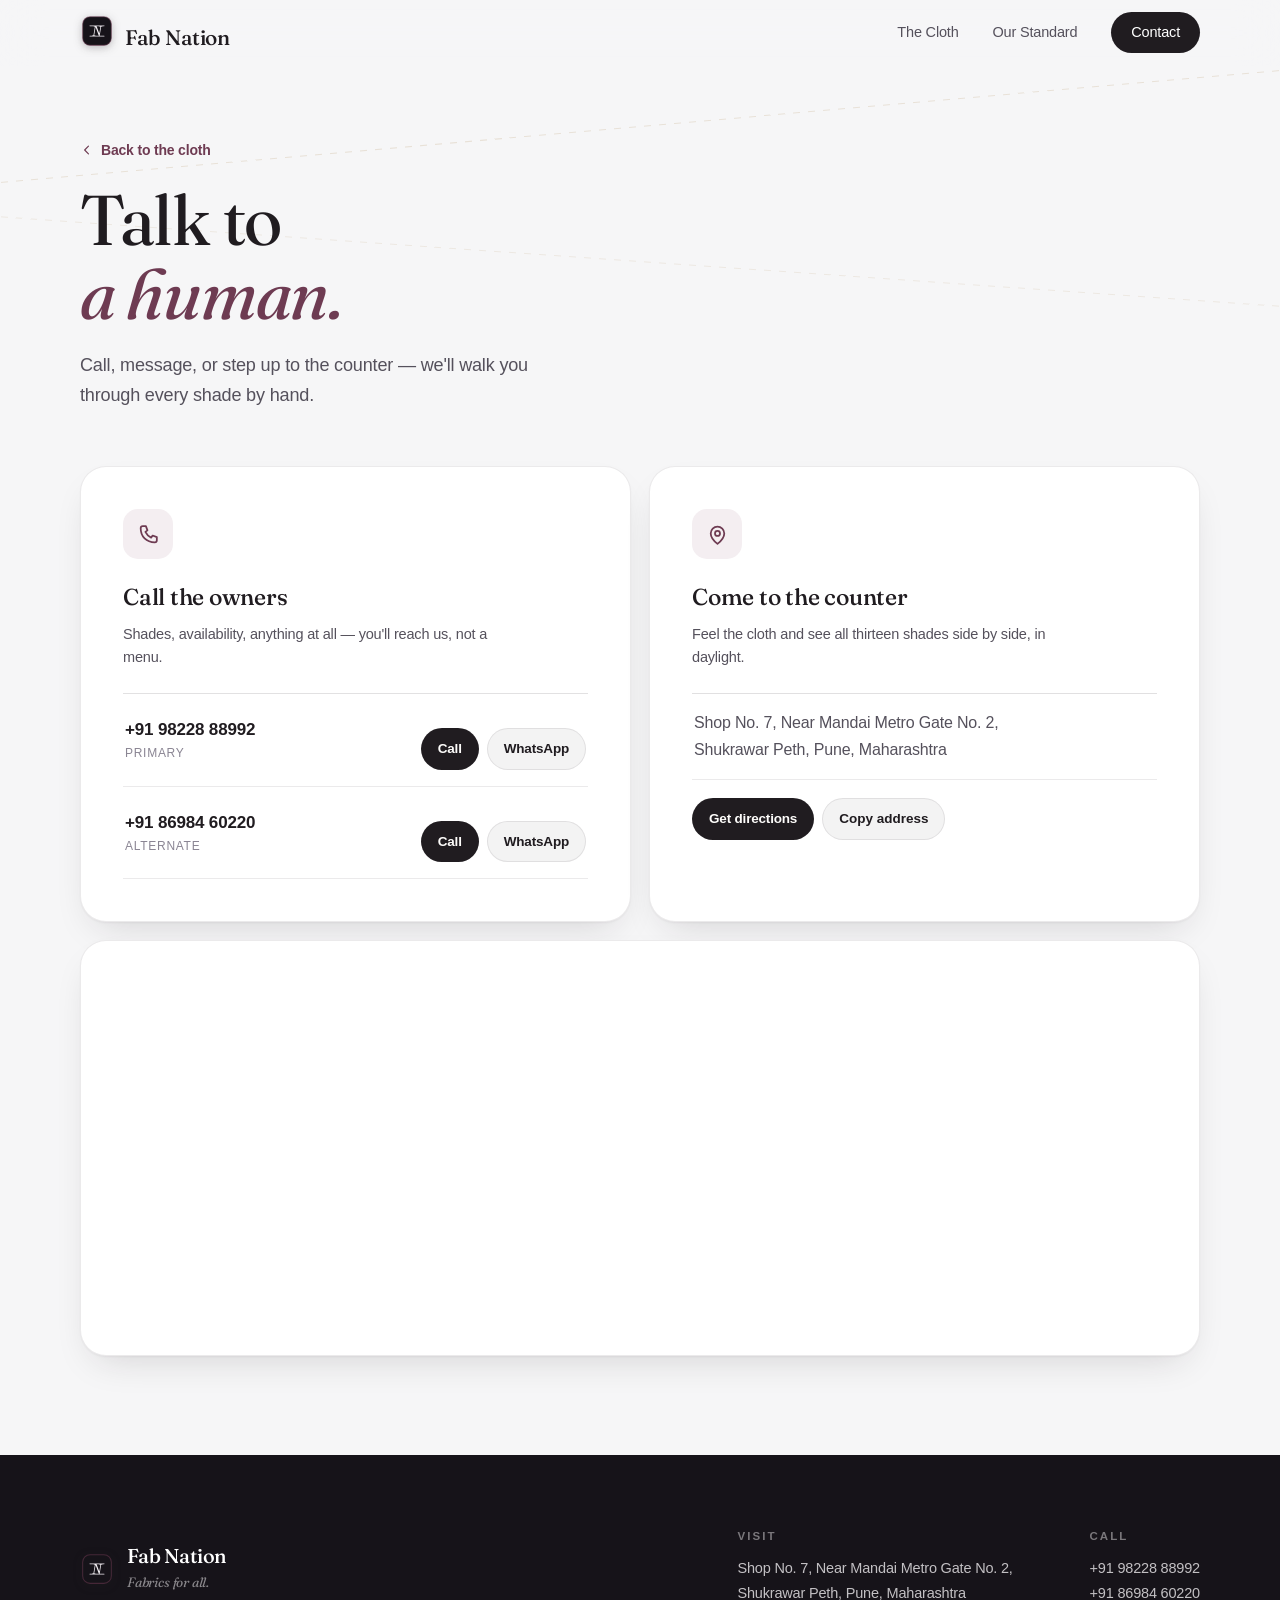
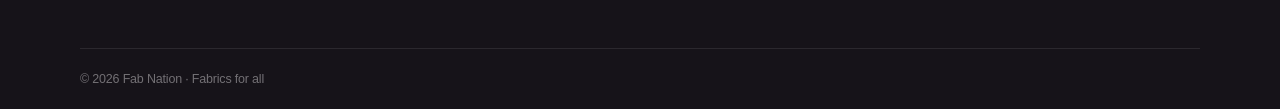
==== contact.html @ ba019b71 "Add styles for Fab Nation shade card and configure Vercel settings - Created a new CSS file `styles." ====
<!DOCTYPE html>
<html lang="en">
<head>
  <meta charset="UTF-8" />
  <meta name="viewport" content="width=device-width, initial-scale=1.0, viewport-fit=cover" />
  <title>Contact — Fab Nation · Pune</title>
  <meta name="description" content="Get in touch with Fab Nation. Call us or visit the counter — Shop No. 7, Near Mandai Metro Gate No. 2, Shukrawar Peth, Pune." />
  <meta name="theme-color" content="#f6f6f7" />
  <link rel="icon" href="favicon.svg" type="image/svg+xml" />
  <link rel="preconnect" href="https://fonts.googleapis.com" />
  <link rel="preconnect" href="https://fonts.gstatic.com" crossorigin />
  <link href="https://fonts.googleapis.com/css2?family=Fraunces:opsz,wght@9..144,400..600&display=swap" rel="stylesheet" />
  <link rel="stylesheet" href="styles.css?v=4" />
</head>
<body data-page="contact">

  <!-- ░ Top navigation ░ -->
  <header class="nav" id="nav">
    <div class="nav-inner">
      <a class="nav-brand" href="index.html" aria-label="Fab Nation — home">
        <span class="nav-mark" aria-hidden="true">
          <svg viewBox="0 0 32 32"><rect x="2.5" y="2.5" width="27" height="27" rx="7" fill="#161319"/><rect x="2.5" y="2.5" width="27" height="27" rx="7" fill="none" stroke="#6e3b52" stroke-opacity="0.55" stroke-width="1"/><path d="M9.5 11h13M9.5 21h13" stroke="#e9e5ec" stroke-opacity="0.5" stroke-width="1.3" stroke-linecap="round"/><text x="16" y="20.4" text-anchor="middle" font-family="Georgia, 'Times New Roman', serif" font-style="italic" font-size="13.5" fill="#f6f2f6">N</text></svg>
        </span>
        <span class="nav-wordmark">Fab&nbsp;Nation</span>
      </a>
      <nav class="nav-links" aria-label="Primary">
        <a href="index.html#cloth">The Cloth</a>
        <a href="index.html#standard">Our Standard</a>
        <a class="nav-cta" href="contact.html" aria-current="page">Contact</a>
      </nav>
    </div>
  </header>

  <main id="top">

    <!-- ░ Hero ░ -->
    <section class="page-hero">
      <div class="hero-bg" aria-hidden="true">
        <div class="thread thread-a"></div>
        <div class="thread thread-b"></div>
      </div>
      <div class="container page-hero-inner">
        <a class="back-link load" style="--ld:0" href="index.html">
          <svg viewBox="0 0 24 24" aria-hidden="true"><path d="M14.5 5.5L8 12l6.5 6.5"/></svg>
          Back to the cloth
        </a>
        <h1 class="page-title load" style="--ld:1">Talk to<br /><em>a human.</em></h1>
        <p class="section-sub load" style="--ld:2">
          Call, message, or step up to the counter — we'll walk you through
          every shade by hand.
        </p>
        <div class="enquiry-chip load" style="--ld:3" id="enquiryChip" hidden>
          <span class="chip-dot" aria-hidden="true"></span>
          Enquiring about <strong id="enquiryText"></strong>
        </div>
      </div>
    </section>

    <!-- ░ Contact cards ░ -->
    <section class="section contact-section">
      <div class="container contact-grid">

        <article class="contact-card reveal" data-delay="1">
          <span class="contact-ico" aria-hidden="true">
            <svg viewBox="0 0 24 24"><path d="M6.5 4h3l1.5 4-2 1.5a12 12 0 0 0 5.5 5.5l1.5-2 4 1.5v3c0 1-1 2-2 2C10 19.5 4.5 14 4.5 6c0-1 1-2 2-2Z"/></svg>
          </span>
          <h2>Call the owners</h2>
          <p class="contact-hint">Shades, availability, anything at all — you'll reach us, not a menu.</p>
          <div class="phone-list">
            <div class="phone-row">
              <div>
                <p class="phone-num">+91 98228 88992</p>
                <p class="phone-lbl">Primary</p>
              </div>
              <div class="phone-actions">
                <a class="mini-btn mini-btn-solid" href="tel:+919822888992">Call</a>
                <a class="mini-btn" href="https://wa.me/919822888992" target="_blank" rel="noopener">WhatsApp</a>
              </div>
            </div>
            <div class="phone-row">
              <div>
                <p class="phone-num">+91 86984 60220</p>
                <p class="phone-lbl">Alternate</p>
              </div>
              <div class="phone-actions">
                <a class="mini-btn mini-btn-solid" href="tel:+918698460220">Call</a>
                <a class="mini-btn" href="https://wa.me/918698460220" target="_blank" rel="noopener">WhatsApp</a>
              </div>
            </div>
          </div>
        </article>

        <article class="contact-card reveal" data-delay="2">
          <span class="contact-ico" aria-hidden="true">
            <svg viewBox="0 0 24 24"><path d="M12 21s-6.5-5.2-6.5-10a6.5 6.5 0 0 1 13 0c0 4.8-6.5 10-6.5 10Z"/><circle cx="12" cy="11" r="2.4"/></svg>
          </span>
          <h2>Come to the counter</h2>
          <p class="contact-hint">Feel the cloth and see all thirteen shades side by side, in daylight.</p>
          <address class="address">
            Shop No. 7, Near Mandai Metro Gate No. 2,<br />
            Shukrawar Peth, Pune, Maharashtra
          </address>
          <div class="phone-actions">
            <a class="mini-btn mini-btn-solid" href="https://www.google.com/maps/dir/?api=1&destination=Mandai+Metro+Station+Gate+No+2+Shukrawar+Peth+Pune+Maharashtra" target="_blank" rel="noopener">Get directions</a>
            <button class="mini-btn" type="button" id="copyAddr">Copy address</button>
          </div>
          <p class="copy-note" id="copyNote" role="status"></p>
        </article>

      </div>

      <div class="container">
        <div class="map-card reveal" data-delay="3">
          <iframe
            title="Fab Nation on the map — Shukrawar Peth, Pune"
            src="https://www.google.com/maps?q=Shukrawar+Peth,+Pune,+Maharashtra&z=15&output=embed"
            loading="lazy"
            referrerpolicy="no-referrer-when-downgrade"
            allowfullscreen></iframe>
        </div>
      </div>
    </section>

  </main>

  <!-- ░ Footer ░ -->
  <footer class="footer">
    <div class="container footer-inner">
      <div class="footer-brand">
        <span class="nav-mark" aria-hidden="true">
          <svg viewBox="0 0 32 32"><rect x="2.5" y="2.5" width="27" height="27" rx="7" fill="#161319"/><rect x="2.5" y="2.5" width="27" height="27" rx="7" fill="none" stroke="#6e3b52" stroke-opacity="0.55" stroke-width="1"/><path d="M9.5 11h13M9.5 21h13" stroke="#e9e5ec" stroke-opacity="0.5" stroke-width="1.3" stroke-linecap="round"/><text x="16" y="20.4" text-anchor="middle" font-family="Georgia, 'Times New Roman', serif" font-style="italic" font-size="13.5" fill="#f6f2f6">N</text></svg>
        </span>
        <div>
          <p class="footer-name">Fab Nation</p>
          <p class="footer-tag">Fabrics for all.</p>
        </div>
      </div>
      <div class="footer-cols">
        <div class="footer-col">
          <p class="footer-head">Visit</p>
          <p class="footer-text">Shop No. 7, Near Mandai Metro Gate No. 2,<br />Shukrawar Peth, Pune, Maharashtra</p>
        </div>
        <div class="footer-col">
          <p class="footer-head">Call</p>
          <p class="footer-text">
            <a href="tel:+919822888992">+91 98228 88992</a><br />
            <a href="tel:+918698460220">+91 86984 60220</a>
          </p>
        </div>
      </div>
    </div>
    <div class="container footer-base">
      <p>© <span id="year">2026</span> Fab Nation · Fabrics for all</p>
    </div>
  </footer>

  <!-- ░ Mobile tab bar ░ -->
  <nav class="tabbar" aria-label="Primary mobile">
    <a class="tab" href="index.html" data-tab="home">
      <svg viewBox="0 0 24 24"><path d="M4 11l8-7 8 7v8a1.5 1.5 0 0 1-1.5 1.5H14v-6h-4v6H5.5A1.5 1.5 0 0 1 4 19v-8Z"/></svg>
      <span>Home</span>
    </a>
    <a class="tab" href="index.html#cloth" data-tab="cloth">
      <svg viewBox="0 0 24 24"><path d="M4.5 8.5l7.5-4.5 7.5 4.5v7L12 20l-7.5-4.5v-7Z"/><path d="M4.5 8.5L12 13l7.5-4.5M12 13v7"/></svg>
      <span>The Cloth</span>
    </a>
    <a class="tab is-active" href="contact.html" data-tab="contact">
      <svg viewBox="0 0 24 24"><path d="M6.5 4h3l1.5 4-2 1.5a12 12 0 0 0 5.5 5.5l1.5-2 4 1.5v3c0 1-1 2-2 2C10 19.5 4.5 14 4.5 6c0-1 1-2 2-2Z"/></svg>
      <span>Contact</span>
    </a>
  </nav>

  <script src="script.js"></script>
</body>
</html>
---- styles.css ----
/* ============================================================
   Fab Nation — a textile house's shade card, digitised.
   Studio white and plum; one bound swatch book on linen.
   ============================================================ */

:root {
  /* palette */
  --paper: #f6f6f7;
  --paper-deep: #ececef;
  --card: #ffffff;
  --ink: #201c20;
  --ink-soft: #55515c;
  --ink-faint: #8a8593;
  --line: rgba(32, 28, 32, 0.09);
  --hairline: rgba(32, 28, 32, 0.13);
  --plum: #6e3b52;
  --plum-deep: #4a2537;
  --plum-tint: rgba(110, 59, 82, 0.08);
  --plum-wash: #f4eef1;
  --brass: #b8996a;
  --brass-soft: rgba(184, 153, 106, 0.5);
  --night: #161319;
  --night-soft: rgba(255, 255, 255, 0.07);

  /* type */
  --font-display: "Fraunces", Georgia, "Times New Roman", serif;
  --font-body: -apple-system, BlinkMacSystemFont, "SF Pro Text", "Helvetica Neue",
    "Segoe UI", Roboto, Arial, sans-serif;

  /* motion */
  --ease-ios: cubic-bezier(0.32, 0.72, 0, 1);
  --ease-out: cubic-bezier(0.16, 1, 0.3, 1);

  --radius-lg: 26px;
  --radius-md: 19px;
  --radius-sm: 13px;

  --shadow-soft: 0 1px 2px rgba(32, 28, 32, 0.05), 0 16px 38px -16px rgba(32, 28, 32, 0.18);
  --shadow-float: 0 2px 4px rgba(32, 28, 32, 0.06), 0 30px 64px -20px rgba(32, 28, 32, 0.3);

  --nav-h: 66px;
  --tabbar-h: 60px;

  --noise: url("data:image/svg+xml,%3Csvg xmlns='http://www.w3.org/2000/svg' width='140' height='140'%3E%3Cfilter id='n'%3E%3CfeTurbulence type='fractalNoise' baseFrequency='0.85' numOctaves='2' stitchTiles='stitch'/%3E%3C/filter%3E%3Crect width='140' height='140' filter='url(%23n)' opacity='0.5'/%3E%3C/svg%3E");
}

* { margin: 0; padding: 0; box-sizing: border-box; }

html {
  scroll-behavior: smooth;
  scroll-padding-top: calc(var(--nav-h) + 18px);
  -webkit-text-size-adjust: 100%;
  color-scheme: light;
}

body {
  font-family: var(--font-body);
  background: var(--paper);
  color: var(--ink);
  font-size: 17px;
  line-height: 1.6;
  letter-spacing: -0.011em;
  -webkit-font-smoothing: antialiased;
  text-rendering: optimizeLegibility;
  overflow-x: hidden;
}

::selection { background: rgba(110, 59, 82, 0.16); }

img, svg { display: block; }
a { color: inherit; text-decoration: none; }
button { font: inherit; color: inherit; background: none; border: 0; cursor: pointer; }

:focus-visible {
  outline: 2px solid var(--plum);
  outline-offset: 3px;
  border-radius: 4px;
}

.container {
  width: min(1120px, calc(100% - 48px));
  margin-inline: auto;
}

/* ░░░ Type roles ░░░ */

.eyebrow {
  font-family: var(--font-body);
  font-size: 12px;
  font-weight: 600;
  letter-spacing: 0.2em;
  text-transform: uppercase;
  color: var(--ink-faint);
}
.eyebrow-brass { color: var(--brass); }

.section-title {
  font-family: var(--font-display);
  font-optical-sizing: auto;
  font-weight: 480;
  font-size: clamp(2.2rem, 4.6vw, 3.5rem);
  line-height: 1.06;
  letter-spacing: -0.015em;
  margin-top: 18px;
}

.section-sub {
  margin-top: 18px;
  max-width: 34em;
  font-size: clamp(1rem, 1.6vw, 1.13rem);
  line-height: 1.65;
  color: var(--ink-soft);
}

/* ░░░ Entrance choreography ░░░ */

/* page-load (hero) */
.load {
  opacity: 0;
  transform: translateY(22px);
  transition: opacity 0.9s var(--ease-out), transform 0.9s var(--ease-out);
  transition-delay: calc(120ms + var(--ld, 0) * 110ms);
}
body.ready .load { opacity: 1; transform: none; }

/* headline lines rise from a clipped mask */
.hero-title .line { display: block; overflow: hidden; }
.line-in {
  display: inline-block;
  transform: translateY(112%);
  transition: transform 1s var(--ease-ios);
  transition-delay: calc(180ms + var(--ld, 0) * 130ms);
}
body.ready .line-in { transform: translateY(0); }

/* scroll reveal */
.reveal {
  opacity: 0;
  transform: translateY(26px);
  transition: opacity 0.9s var(--ease-out), transform 0.9s var(--ease-out);
  transition-delay: calc(var(--d, 0) * 90ms);
  will-change: opacity, transform;
}
.reveal[data-delay="1"] { --d: 1; }
.reveal[data-delay="2"] { --d: 2; }
.reveal[data-delay="3"] { --d: 3; }
.reveal[data-delay="4"] { --d: 4; }
.reveal.in { opacity: 1; transform: none; }

/* ░░░ Navigation ░░░ */

.nav {
  position: fixed;
  inset: 0 0 auto 0;
  z-index: 50;
  height: var(--nav-h);
  background: rgba(246, 246, 247, 0.72);
  -webkit-backdrop-filter: saturate(180%) blur(20px);
  backdrop-filter: saturate(180%) blur(20px);
  border-bottom: 1px solid transparent;
  transition: border-color 0.4s ease, background 0.4s ease;
}
.nav.is-scrolled {
  border-bottom-color: var(--line);
  background: rgba(246, 246, 247, 0.86);
}
.nav-inner {
  width: min(1120px, calc(100% - 48px));
  margin-inline: auto;
  height: 100%;
  display: flex;
  align-items: center;
  justify-content: space-between;
  gap: 24px;
}
.nav-brand {
  display: flex;
  align-items: baseline;
  gap: 11px;
}
.nav-mark {
  display: grid;
  place-items: center;
  width: 34px;
  height: 34px;
  border-radius: 9px;
  filter: drop-shadow(0 2px 4px rgba(32, 28, 32, 0.28));
  transform: translateY(3px);
}
.nav-mark svg {
  width: 100%;
  height: 100%;
  display: block;
}
.nav-wordmark {
  font-family: var(--font-display);
  font-size: 21px;
  font-weight: 500;
  letter-spacing: -0.01em;
}
.nav-links {
  display: flex;
  align-items: center;
  gap: 34px;
  font-size: 14.5px;
  font-weight: 520;
  color: var(--ink-soft);
}
.nav-links a:not(.nav-cta) { position: relative; transition: color 0.25s ease; }
.nav-links a:not(.nav-cta)::after {
  content: "";
  position: absolute;
  left: 0; right: 100%;
  bottom: -6px;
  height: 1.5px;
  background: var(--plum);
  transition: right 0.35s var(--ease-ios);
}
.nav-links a:not(.nav-cta):hover { color: var(--ink); }
.nav-links a:not(.nav-cta):hover::after { right: 0; }

.nav-cta {
  padding: 9px 20px;
  border-radius: 990px;
  background: var(--ink);
  color: #fff;
  font-weight: 530;
  transition: transform 0.25s var(--ease-ios), background 0.25s ease, box-shadow 0.25s ease;
}
.nav-cta:hover { background: var(--plum-deep); box-shadow: 0 8px 20px -8px rgba(74, 37, 55, 0.5); transform: translateY(-1px); }
.nav-cta:active { transform: scale(0.96); }

/* ░░░ Buttons ░░░ */

.btn {
  display: inline-flex;
  align-items: center;
  justify-content: center;
  gap: 8px;
  padding: 15px 29px;
  border-radius: 990px;
  font-family: var(--font-body);
  font-size: 15.5px;
  font-weight: 540;
  letter-spacing: -0.008em;
  transition:
    transform 0.45s var(--ease-ios),
    box-shadow 0.45s var(--ease-ios),
    background 0.25s ease;
}
.btn:active { transform: scale(0.965); }
.btn-primary {
  background: var(--ink);
  color: #ffffff;
  box-shadow:
    inset 0 1px 0 rgba(255, 255, 255, 0.12),
    0 10px 26px -10px rgba(32, 28, 32, 0.55);
}
.btn-primary:hover {
  background: var(--plum-deep);
  box-shadow:
    inset 0 1px 0 rgba(255, 255, 255, 0.12),
    0 16px 34px -12px rgba(74, 37, 55, 0.55);
}
.btn-secondary {
  background: rgba(255, 255, 255, 0.6);
  color: var(--ink);
  border: 1px solid var(--hairline);
  -webkit-backdrop-filter: blur(8px);
  backdrop-filter: blur(8px);
}
.btn-secondary:hover { background: #fff; border-color: rgba(32, 28, 32, 0.22); }
.btn-primary.is-magnetic { transition: transform 0.18s ease-out, box-shadow 0.45s var(--ease-ios), background 0.25s ease; }
.btn-primary.is-magnetic.is-settling { transition: transform 0.6s var(--ease-ios), box-shadow 0.45s var(--ease-ios), background 0.25s ease; }

/* ░░░ Hero ░░░ */

.hero {
  position: relative;
  padding: calc(var(--nav-h) + clamp(44px, 8vh, 84px)) 0 0;
  overflow: clip;
}
.hero-bg { position: absolute; inset: 0; pointer-events: none; }

/* long stitched threads drifting behind the hero */
.thread {
  position: absolute;
  height: 1px;
  width: 140%;
  left: -20%;
  background: repeating-linear-gradient(90deg, var(--brass-soft) 0 7px, transparent 7px 15px);
  opacity: 0.45;
}
.thread-a { top: 24%; transform: rotate(-5deg); animation: threadDrift 22s ease-in-out infinite alternate; }
.thread-b { top: 68%; transform: rotate(4deg); opacity: 0.3; animation: threadDrift 28s ease-in-out infinite alternate-reverse; }
@keyframes threadDrift {
  from { translate: -3% 0; }
  to   { translate: 3% 1.5%; }
}

.hero-grid {
  position: relative;
  display: grid;
  grid-template-columns: 1.04fr 0.96fr;
  gap: clamp(30px, 5vw, 72px);
  align-items: center;
  padding-bottom: clamp(36px, 6vh, 60px);
}

.hero-title {
  margin-top: 24px;
  font-family: var(--font-display);
  font-optical-sizing: auto;
  font-weight: 430;
  font-size: clamp(3.1rem, 7.6vw, 5.6rem);
  line-height: 1.06;
  letter-spacing: -0.02em;
}
.hero-title .emphasis { font-style: italic; font-weight: 470; color: var(--plum); }

.hero-sub {
  margin-top: 26px;
  max-width: 30em;
  font-size: clamp(1.04rem, 1.8vw, 1.2rem);
  line-height: 1.6;
  color: var(--ink-soft);
}
.hero-sub strong { color: var(--ink); font-weight: 600; }
.hero-actions {
  margin-top: 36px;
  display: flex;
  flex-wrap: wrap;
  gap: 13px;
}

/* ░░░ The shade book — signature ░░░ */

.book-zone {
  display: flex;
  justify-content: center;
  padding: 12px 0 6px;
}

.book {
  position: relative;
  width: min(330px, 78vw);
  user-select: none;
  -webkit-tap-highlight-color: transparent;
}

.book-sway { animation: bookSway 7.5s ease-in-out infinite alternate; }
@keyframes bookSway {
  from { transform: rotate(-0.5deg) translateY(0); }
  to   { transform: rotate(0.5deg) translateY(-5px); }
}

.book-tilt {
  transition: transform 0.5s var(--ease-ios);
  transform-style: preserve-3d;
}

/* hole + ring — ring becomes a quiet brass stud on a plum tab */
.book-ring {
  position: absolute;
  top: -21px;
  left: calc(50% - 24px);
  width: 48px;
  height: 48px;
  border-radius: 50%;
  background:
    radial-gradient(60% 60% at 38% 34%, rgba(255, 255, 255, 0.18), transparent 70%),
    linear-gradient(160deg, #3a2333, #241620);
  border: 1px solid rgba(255, 255, 255, 0.09);
  box-shadow:
    0 4px 10px rgba(32, 28, 32, 0.35),
    inset 0 -3px 6px rgba(0, 0, 0, 0.45);
  z-index: 5;
  display: grid;
  place-items: center;
}
.book-ring::before {
  content: "";
  width: 13px;
  height: 13px;
  border-radius: 50%;
  background: var(--ink);
  border: 3px solid #b89a66;
  box-shadow: 0 1px 2px rgba(0, 0, 0, 0.4);
}

/* stacked page edges — the swatches still to come */
.book-pages {
  position: absolute;
  inset: 0;
  z-index: 0;
  pointer-events: none;
}
.book-pages i {
  position: absolute;
  inset: 0;
  border-radius: var(--radius-md);
  background: var(--card);
  box-shadow: var(--shadow-soft);
}
.book-pages i:nth-child(1) { transform: rotate(-3.2deg) translateY(7px); }
.book-pages i:nth-child(2) { transform: rotate(-1.8deg) translateY(4px); }
.book-pages i:nth-child(3) { transform: rotate(-0.6deg) translateY(1px); }

.book-card {
  --shade-shadow: rgba(110, 59, 82, 0.5);
  position: relative;
  z-index: 2;
  aspect-ratio: 4 / 4.7;
  border-radius: var(--radius-md);
  overflow: hidden;
  color: var(--card-ink, #f6f1ec);
  background:
    var(--noise),
    linear-gradient(158deg, color-mix(in srgb, var(--fc) 74%, white) 0%, var(--fc) 46%, color-mix(in srgb, var(--fc) 72%, black) 100%);
  background-size: 140px 140px, cover;
  box-shadow:
    inset 0 1px 0 rgba(255, 255, 255, 0.16),
    inset 0 0 0 1px rgba(32, 28, 32, 0.05),
    0 22px 46px -16px var(--shade-shadow);
  transform-origin: 50% 6%;
  display: flex;
  flex-direction: column;
  justify-content: space-between;
  padding: 26px;
  transition: background 0.6s ease, box-shadow 0.6s ease;
}
.book-card.swap-out { animation: cardOut 0.36s cubic-bezier(0.5, 0, 0.75, 0) forwards; }
.book-card.swap-in  { animation: cardIn 0.62s var(--ease-ios); }
@keyframes cardOut {
  to { transform: translate3d(-13%, 3%, 0) rotate(-7deg); opacity: 0; }
}
@keyframes cardIn {
  from { transform: translate3d(11%, -3%, 0) rotate(5deg); opacity: 0; }
  60%  { opacity: 1; }
}

.card-weave {
  position: absolute;
  inset: 0;
  background:
    repeating-linear-gradient(46deg, rgba(255, 255, 255, 0.05) 0 2px, transparent 2px 5px),
    repeating-linear-gradient(-46deg, rgba(0, 0, 0, 0.045) 0 2px, transparent 2px 5px);
  mix-blend-mode: overlay;
}

.card-sheen {
  position: absolute;
  inset: -30%;
  background: linear-gradient(115deg, transparent 42%, rgba(255, 255, 255, 0.3) 50%, transparent 58%);
  transform: translateX(-85%);
  pointer-events: none;
}
.card-sheen.run { animation: sheen 0.95s var(--ease-out); }
@keyframes sheen { to { transform: translateX(85%); } }

/* the punched hole, top-centre — the ring threads through it */
.card-hole {
  position: absolute;
  top: 18px;
  left: calc(50% - 16.5px);
  width: 33px;
  height: 33px;
  border-radius: 50%;
  background: var(--card);
  box-shadow:
    inset 0 2px 5px rgba(0, 0, 0, 0.34),
    0 1px 0 rgba(255, 255, 255, 0.14);
}

.card-head {
  display: flex;
  justify-content: space-between;
  gap: 12px;
  margin-top: 26px;
  font-size: 11px;
  font-weight: 650;
  letter-spacing: 0.22em;
  text-transform: uppercase;
  opacity: 0.95;
}
.card-foot .card-name {
  font-family: var(--font-display);
  font-weight: 470;
  font-style: italic;
  font-size: clamp(2rem, 5vw, 2.5rem);
  letter-spacing: -0.01em;
  line-height: 1.05;
}
.card-foot .card-index {
  margin-top: 5px;
  font-size: 12px;
  letter-spacing: 0.14em;
  text-transform: uppercase;
  opacity: 0.85;
  font-variant-numeric: tabular-nums;
}

/* arrows + progress ticks */
.book-arrows {
  margin-top: 30px;
  display: flex;
  align-items: center;
  justify-content: center;
  gap: 18px;
}
.book-arrow {
  display: grid;
  place-items: center;
  width: 44px;
  height: 44px;
  border-radius: 50%;
  background: rgba(255, 255, 255, 0.85);
  border: 1px solid var(--hairline);
  -webkit-backdrop-filter: blur(10px);
  backdrop-filter: blur(10px);
  box-shadow: 0 4px 14px -4px rgba(32, 28, 32, 0.22);
  transition: transform 0.3s var(--ease-ios), background 0.2s ease;
}
.book-arrow svg { width: 18px; height: 18px; }
.book-arrow svg path { fill: none; stroke: var(--ink); stroke-width: 2; stroke-linecap: round; stroke-linejoin: round; }
.book-arrow:hover { background: #fff; transform: translateY(-2px) scale(1.04); }
.book-arrow:active { transform: scale(0.92); }

.book-ticks { display: flex; gap: 5px; }
.book-ticks i {
  width: 13px;
  height: 3px;
  border-radius: 3px;
  background: rgba(32, 28, 32, 0.13);
  transition: background 0.35s ease, width 0.35s var(--ease-ios);
}
.book-ticks i.is-on { background: var(--plum); width: 20px; }

/* ░░░ Shade rail ░░░ */

.rail-zone { padding-bottom: clamp(56px, 9vh, 92px); }
.rail-head {
  display: flex;
  align-items: baseline;
  justify-content: space-between;
  gap: 16px;
  flex-wrap: wrap;
  margin-bottom: 16px;
  padding-top: 2px;
  border-top: 1px solid var(--line);
}
.rail-title {
  font-family: var(--font-display);
  font-size: 19px;
  font-weight: 520;
}
.rail-hint { font-size: 13px; color: var(--ink-faint); }

.rail {
  display: flex;
  gap: 12px;
  overflow-x: auto;
  scroll-snap-type: x mandatory;
  padding: 8px 2px 14px;
  scrollbar-width: none;
  -webkit-overflow-scrolling: touch;
  -webkit-mask-image: linear-gradient(90deg, transparent, #000 16px, #000 calc(100% - 16px), transparent);
  mask-image: linear-gradient(90deg, transparent, #000 16px, #000 calc(100% - 16px), transparent);
}
.rail::-webkit-scrollbar { display: none; }

.chip {
  flex: 0 0 auto;
  scroll-snap-align: start;
  width: 86px;
  text-align: left;
  -webkit-tap-highlight-color: transparent;
}
.chip-fabric {
  display: block;
  aspect-ratio: 1 / 1.14;
  border-radius: 15px;
  background:
    var(--noise),
    linear-gradient(156deg, color-mix(in srgb, var(--cc) 76%, white) 0%, var(--cc) 48%, color-mix(in srgb, var(--cc) 74%, black) 100%);
  background-size: 140px 140px, cover;
  box-shadow:
    inset 0 1px 0 rgba(255, 255, 255, 0.18),
    inset 0 0 0 1px rgba(32, 28, 32, 0.06),
    0 6px 16px -8px rgba(32, 28, 32, 0.35);
  transition: transform 0.4s var(--ease-ios), box-shadow 0.4s var(--ease-ios);
}
.chip:hover .chip-fabric { transform: translateY(-4px); }
.chip:active .chip-fabric { transform: translateY(-1px) scale(0.97); }
.chip-name {
  display: block;
  margin-top: 9px;
  font-size: 12.5px;
  font-weight: 560;
  letter-spacing: 0.01em;
  color: var(--ink-soft);
  transition: color 0.25s ease;
}
.chip[aria-selected="true"] .chip-fabric {
  box-shadow:
    inset 0 0 0 2px var(--paper),
    0 0 0 2px var(--brass),
    0 8px 18px -8px rgba(32, 28, 32, 0.4);
  transform: translateY(-2px);
}
.chip[aria-selected="true"] .chip-name { color: var(--ink); }

/* ░░░ Sections ░░░ */

.section { padding: clamp(72px, 11vh, 122px) 0; }

/* — the cloth — */
.cloth-grid {
  display: grid;
  grid-template-columns: 1.02fr 0.98fr;
  gap: clamp(32px, 5vw, 68px);
  align-items: center;
}

.cloth-render {
  position: relative;
  aspect-ratio: 1 / 1.12;
  border-radius: var(--radius-lg);
  overflow: hidden;
  background:
    var(--noise),
    linear-gradient(160deg, color-mix(in srgb, var(--fc) 72%, white) 0%, var(--fc) 45%, color-mix(in srgb, var(--fc) 70%, black) 100%);
  background-size: 140px 140px, cover;
  box-shadow:
    inset 0 1px 0 rgba(255, 255, 255, 0.14),
    inset 0 0 0 1px rgba(32, 28, 32, 0.05),
    0 30px 64px -22px color-mix(in srgb, var(--fc) 60%, transparent);
  transition: background 0.7s ease, box-shadow 0.7s ease;
}
.render-fold {
  position: absolute;
  inset: 0;
  background:
    repeating-linear-gradient(48deg, rgba(255, 255, 255, 0.045) 0 2px, transparent 2px 5px),
    repeating-linear-gradient(-48deg, rgba(0, 0, 0, 0.04) 0 2px, transparent 2px 5px),
    linear-gradient(100deg, transparent 20%, rgba(0, 0, 0, 0.12) 42%, transparent 52%, rgba(0, 0, 0, 0.1) 70%, transparent 82%);
  mix-blend-mode: overlay;
}
.render-glow {
  position: absolute;
  inset: 0;
  background: radial-gradient(260px circle at var(--mx, 68%) var(--my, 32%), rgba(255, 255, 255, 0.2), transparent 65%);
  transition: opacity 0.4s ease;
}
.render-label {
  position: absolute;
  left: 20px;
  bottom: 18px;
  padding: 8px 16px;
  border-radius: 990px;
  font-family: var(--font-display);
  font-style: italic;
  font-size: 15px;
  color: var(--ink);
  background: rgba(255, 255, 255, 0.6);
  -webkit-backdrop-filter: blur(12px) saturate(160%);
  backdrop-filter: blur(12px) saturate(160%);
  box-shadow: 0 4px 14px -4px rgba(32, 28, 32, 0.3);
}

/* spec ledger */
.ledger {
  margin-top: 30px;
  border-top: 1px solid var(--hairline);
}
.ledger-row {
  display: flex;
  align-items: baseline;
  justify-content: space-between;
  gap: 20px;
  padding: 14px 2px;
  border-bottom: 1px solid var(--line);
  position: relative;
  transition: background 0.25s ease;
}
.ledger-row::before {
  content: "";
  position: absolute;
  left: -14px;
  top: 50%;
  translate: 0 -50%;
  width: 3px;
  height: 0;
  border-radius: 3px;
  background: var(--brass);
  transition: height 0.3s var(--ease-ios);
}
.ledger-row:hover { background: rgba(255, 255, 255, 0.55); }
.ledger-row:hover::before { height: 55%; }
.ledger-row dt {
  font-size: 12px;
  font-weight: 600;
  letter-spacing: 0.16em;
  text-transform: uppercase;
  color: var(--ink-faint);
}
.ledger-row dd {
  font-size: 15.5px;
  font-weight: 530;
  color: var(--ink);
  text-align: right;
}

.cloth-actions { margin-top: 30px; }
.cloth-note { margin-top: 16px; font-size: 13.5px; color: var(--ink-faint); }

/* — the standard (dark band) — */
.band {
  position: relative;
  background:
    radial-gradient(85% 120% at 88% -12%, rgba(110, 59, 82, 0.42), transparent 55%),
    radial-gradient(65% 100% at 6% 112%, rgba(184, 153, 106, 0.12), transparent 60%),
    var(--night);
  color: #f4f1f3;
  padding: clamp(76px, 12vh, 128px) 0;
  overflow: clip;
}
.band::before {
  content: "";
  position: absolute;
  inset: 0;
  background: repeating-linear-gradient(48deg, rgba(255, 255, 255, 0.016) 0 2px, transparent 2px 6px);
  pointer-events: none;
}
.band-inner {
  position: relative;
  display: grid;
  grid-template-columns: 1.1fr 0.9fr;
  gap: clamp(40px, 6vw, 80px);
  align-items: end;
}
.band-stats { display: grid; gap: 30px; }
.stat { display: flex; align-items: baseline; gap: 18px; }
.stat-num {
  font-family: var(--font-display);
  font-weight: 430;
  font-size: clamp(2.4rem, 4.6vw, 3.6rem);
  line-height: 1;
  letter-spacing: -0.02em;
  color: #fff;
  min-width: 2.2ch;
  font-variant-numeric: tabular-nums;
}
.stat-label {
  font-size: 14px;
  color: rgba(244, 241, 243, 0.62);
  line-height: 1.45;
  padding-bottom: 4px;
}
.band-title {
  font-family: var(--font-display);
  font-weight: 450;
  font-size: clamp(2.1rem, 4.4vw, 3.3rem);
  line-height: 1.1;
  letter-spacing: -0.015em;
}
.band-title em { font-style: italic; color: #d9b8a6; }

/* — visit — */
.visit-inner { text-align: center; }
.visit-inner .section-sub { margin-inline: auto; }
.visit-inner .hero-actions { margin-top: 34px; justify-content: center; }

/* ░░░ Contact page ░░░ */

.page-hero {
  position: relative;
  padding: calc(var(--nav-h) + clamp(44px, 8vh, 84px)) 0 0;
  overflow: clip;
}
.page-hero .thread-a { top: 30%; }
.page-hero .thread-b { top: 62%; }
.page-hero-inner { position: relative; padding-bottom: 10px; }

.back-link {
  display: inline-flex;
  align-items: center;
  gap: 7px;
  font-size: 14px;
  font-weight: 550;
  color: var(--plum);
  transition: transform 0.3s var(--ease-ios);
}
.back-link:hover { transform: translateX(-3px); }
.back-link svg { width: 14px; height: 14px; }
.back-link svg path { fill: none; stroke: currentColor; stroke-width: 2; stroke-linecap: round; stroke-linejoin: round; }

.page-title {
  margin-top: 18px;
  font-family: var(--font-display);
  font-weight: 440;
  font-size: clamp(2.6rem, 6.2vw, 4.4rem);
  line-height: 1.05;
  letter-spacing: -0.018em;
}
.page-title em { font-style: italic; color: var(--plum); }
.page-hero .section-sub { margin-top: 20px; max-width: 28em; }

.enquiry-chip {
  display: inline-flex;
  align-items: center;
  gap: 10px;
  margin-top: 26px;
  padding: 11px 20px;
  border-radius: 990px;
  font-size: 14px;
  color: var(--ink-soft);
  background: rgba(255, 255, 255, 0.7);
  border: 1px solid var(--hairline);
  -webkit-backdrop-filter: blur(12px) saturate(160%);
  backdrop-filter: blur(12px) saturate(160%);
  box-shadow: var(--shadow-soft);
}
.enquiry-chip strong { color: var(--ink); font-weight: 600; }
.enquiry-chip[hidden] { display: none; }
.chip-dot {
  width: 14px;
  height: 14px;
  border-radius: 50%;
  background: linear-gradient(140deg, color-mix(in srgb, var(--cd, #6e3b52) 78%, white), var(--cd, #6e3b52));
  box-shadow: inset 0 1px 1px rgba(255, 255, 255, 0.35);
  animation: pulse 2.4s ease-in-out infinite;
}
@keyframes pulse {
  0%, 100% { box-shadow: 0 0 0 0 rgba(110, 59, 82, 0.28); }
  50% { box-shadow: 0 0 0 6px rgba(110, 59, 82, 0); }
}

.contact-section { padding-top: clamp(28px, 5vh, 52px); }
.contact-grid {
  display: grid;
  grid-template-columns: repeat(auto-fit, minmax(320px, 1fr));
  gap: 18px;
}
.contact-card {
  background: var(--card);
  border: 1px solid var(--line);
  border-radius: var(--radius-lg);
  padding: clamp(26px, 4vw, 42px);
  box-shadow: var(--shadow-soft);
}
.contact-ico {
  display: grid;
  place-items: center;
  width: 50px;
  height: 50px;
  border-radius: 15px;
  background: var(--plum-wash);
  color: var(--plum);
}
.contact-ico svg { width: 25px; height: 25px; }
.contact-ico path, .contact-ico circle { fill: none; stroke: currentColor; stroke-width: 1.7; stroke-linecap: round; stroke-linejoin: round; }
.contact-card h2 {
  margin-top: 20px;
  font-family: var(--font-display);
  font-weight: 500;
  font-size: 23px;
  letter-spacing: -0.01em;
}
.contact-hint { margin-top: 7px; font-size: 14.5px; color: var(--ink-soft); max-width: 26em; }

.phone-list { margin-top: 24px; border-top: 1px solid var(--hairline); }
.phone-row {
  display: flex;
  align-items: center;
  justify-content: space-between;
  gap: 14px;
  padding: 16px 2px;
  border-bottom: 1px solid var(--line);
}
.phone-num { font-size: 17px; font-weight: 620; letter-spacing: -0.01em; font-variant-numeric: tabular-nums; }
.phone-lbl { font-size: 12px; color: var(--ink-faint); margin-top: 1px; letter-spacing: 0.06em; text-transform: uppercase; }
.phone-actions { display: flex; gap: 8px; flex-wrap: wrap; }

.mini-btn {
  display: inline-flex;
  align-items: center;
  justify-content: center;
  padding: 9px 16px;
  border-radius: 990px;
  font-size: 13.5px;
  font-weight: 600;
  background: rgba(32, 28, 32, 0.05);
  border: 1px solid var(--line);
  color: var(--ink);
  transition: transform 0.25s var(--ease-ios), background 0.2s ease;
}
.mini-btn:hover { background: rgba(32, 28, 32, 0.1); transform: translateY(-1px); }
.mini-btn:active { transform: scale(0.95); }
.mini-btn-solid { background: var(--ink); color: #fdfcfa; border-color: transparent; }
.mini-btn-solid:hover { background: var(--plum-deep); }

.address {
  margin-top: 24px;
  font-style: normal;
  font-size: 16px;
  line-height: 1.65;
  color: var(--ink-soft);
  padding: 16px 2px;
  border-top: 1px solid var(--hairline);
  border-bottom: 1px solid var(--line);
}
.contact-card .phone-actions { margin-top: 18px; }
.copy-note {
  margin-top: 12px;
  font-size: 13px;
  font-weight: 550;
  color: var(--plum);
  min-height: 1.4em;
}

.map-card {
  margin-top: 18px;
  border-radius: var(--radius-lg);
  overflow: hidden;
  border: 1px solid var(--line);
  box-shadow: var(--shadow-soft);
  background: var(--card);
}
.map-card iframe {
  display: block;
  width: 100%;
  height: clamp(300px, 46vh, 420px);
  border: 0;
}

/* ░░░ Footer ░░░ */

.footer {
  background: var(--night);
  color: rgba(244, 241, 243, 0.78);
  padding-top: clamp(52px, 8vh, 78px);
}
.footer-inner {
  display: flex;
  flex-wrap: wrap;
  justify-content: space-between;
  gap: 38px;
  padding-bottom: 42px;
}
.footer-brand { display: flex; align-items: center; gap: 13px; }
.footer-name {
  font-family: var(--font-display);
  color: #fff;
  font-size: 20px;
  font-weight: 500;
}
.footer-tag { font-size: 13.5px; color: rgba(244, 241, 243, 0.52); font-style: italic; font-family: var(--font-display); }
.footer-cols { display: flex; flex-wrap: wrap; gap: clamp(36px, 6vw, 88px); }
.footer-head {
  font-size: 11.5px;
  font-weight: 650;
  letter-spacing: 0.18em;
  text-transform: uppercase;
  color: rgba(244, 241, 243, 0.45);
  margin-bottom: 11px;
}
.footer-text { font-size: 14.5px; line-height: 1.7; }
.footer-text a { transition: color 0.2s ease; }
.footer-text a:hover { color: #fff; }
.footer-base {
  border-top: 1px solid rgba(255, 255, 255, 0.09);
  padding-block: 20px;
  font-size: 12.5px;
  color: rgba(244, 241, 243, 0.42);
}

/* ░░░ Mobile tab bar ░░░ */

.tabbar {
  position: fixed;
  inset: auto 0 0 0;
  z-index: 50;
  display: none;
  grid-template-columns: repeat(3, 1fr);
  height: calc(var(--tabbar-h) + env(safe-area-inset-bottom, 0px));
  padding-bottom: env(safe-area-inset-bottom, 0px);
  background: rgba(246, 246, 247, 0.86);
  -webkit-backdrop-filter: saturate(180%) blur(22px);
  backdrop-filter: saturate(180%) blur(22px);
  border-top: 1px solid var(--line);
}
.tab {
  display: flex;
  flex-direction: column;
  align-items: center;
  justify-content: center;
  gap: 3px;
  font-size: 10.5px;
  font-weight: 550;
  color: var(--ink-faint);
  transition: color 0.25s ease;
  -webkit-tap-highlight-color: transparent;
}
.tab svg { width: 24px; height: 24px; }
.tab svg path, .tab svg circle { fill: none; stroke: currentColor; stroke-width: 1.7; stroke-linecap: round; stroke-linejoin: round; }
.tab.is-active { color: var(--plum); }
.tab:active { opacity: 0.6; }

/* ░░░ Responsive ░░░ */

@media (max-width: 900px) {
  .nav-links { display: none; }
  .tabbar { display: grid; }
  body { padding-bottom: calc(var(--tabbar-h) + env(safe-area-inset-bottom, 0px)); }
  .hero-grid { grid-template-columns: 1fr; text-align: left; }
  .book-zone { padding-top: 26px; order: 2; }
  .hero-copy { order: 1; }
  .rail-zone { order: 3; }
  .cloth-grid { grid-template-columns: 1fr; }
  .band-inner { grid-template-columns: 1fr; align-items: start; }
}

@media (max-width: 560px) {
  .container { width: calc(100% - 40px); }
  .hero-actions .btn,
  .cloth-actions .btn { flex: 1 1 auto; }
  .book { width: min(280px, 82vw); }
  .phone-row { flex-direction: column; align-items: stretch; }
  .phone-actions .mini-btn { flex: 1; }
  .footer-inner { flex-direction: column; gap: 28px; }
  .rail { gap: 10px; }
  .chip { width: 74px; }
}

/* ░░░ Reduced motion ░░░ */

@media (prefers-reduced-motion: reduce) {
  html { scroll-behavior: auto; }
  *, *::before, *::after {
    animation-duration: 0.01ms !important;
    animation-iteration-count: 1 !important;
    transition-duration: 0.01ms !important;
  }
  .load, .line-in, .reveal { opacity: 1 !important; transform: none !important; }
  .book-sway, .thread { animation: none !important; }
}
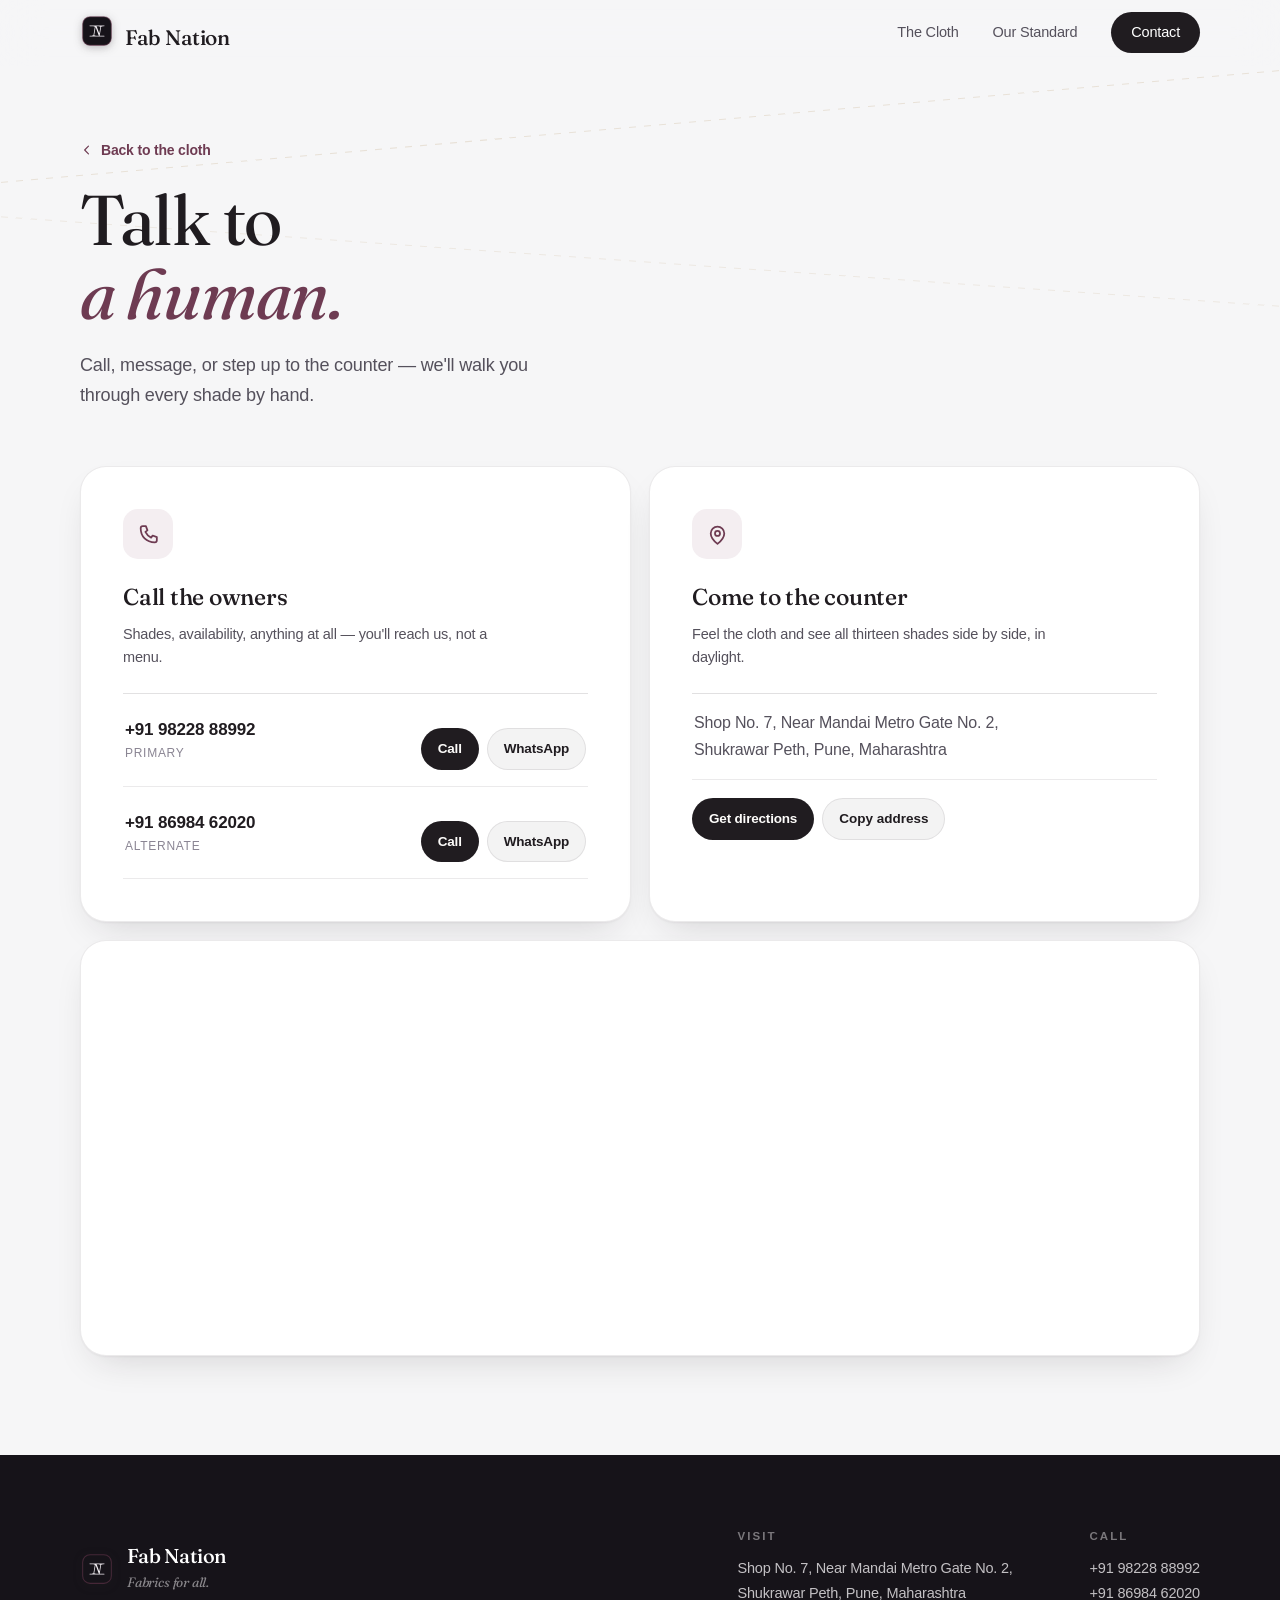
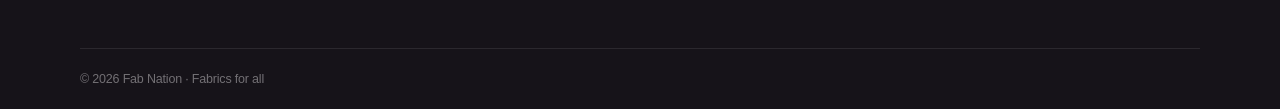
==== commit c7404eb2: "Update contact numbers in contact.html and index.html" ====
--- a/contact.html
+++ b/contact.html
@@ -79,12 +79,12 @@
             </div>
             <div class="phone-row">
               <div>
-                <p class="phone-num">+91 86984 60220</p>
+                <p class="phone-num">+91 86984 62020</p>
                 <p class="phone-lbl">Alternate</p>
               </div>
               <div class="phone-actions">
-                <a class="mini-btn mini-btn-solid" href="tel:+918698460220">Call</a>
-                <a class="mini-btn" href="https://wa.me/918698460220" target="_blank" rel="noopener">WhatsApp</a>
+                <a class="mini-btn mini-btn-solid" href="tel:+918698462020">Call</a>
+                <a class="mini-btn" href="https://wa.me/918698462020" target="_blank" rel="noopener">WhatsApp</a>
               </div>
             </div>
           </div>
@@ -144,7 +144,7 @@
           <p class="footer-head">Call</p>
           <p class="footer-text">
             <a href="tel:+919822888992">+91 98228 88992</a><br />
-            <a href="tel:+918698460220">+91 86984 60220</a>
+            <a href="tel:+918698462020">+91 86984 62020</a>
           </p>
         </div>
       </div>
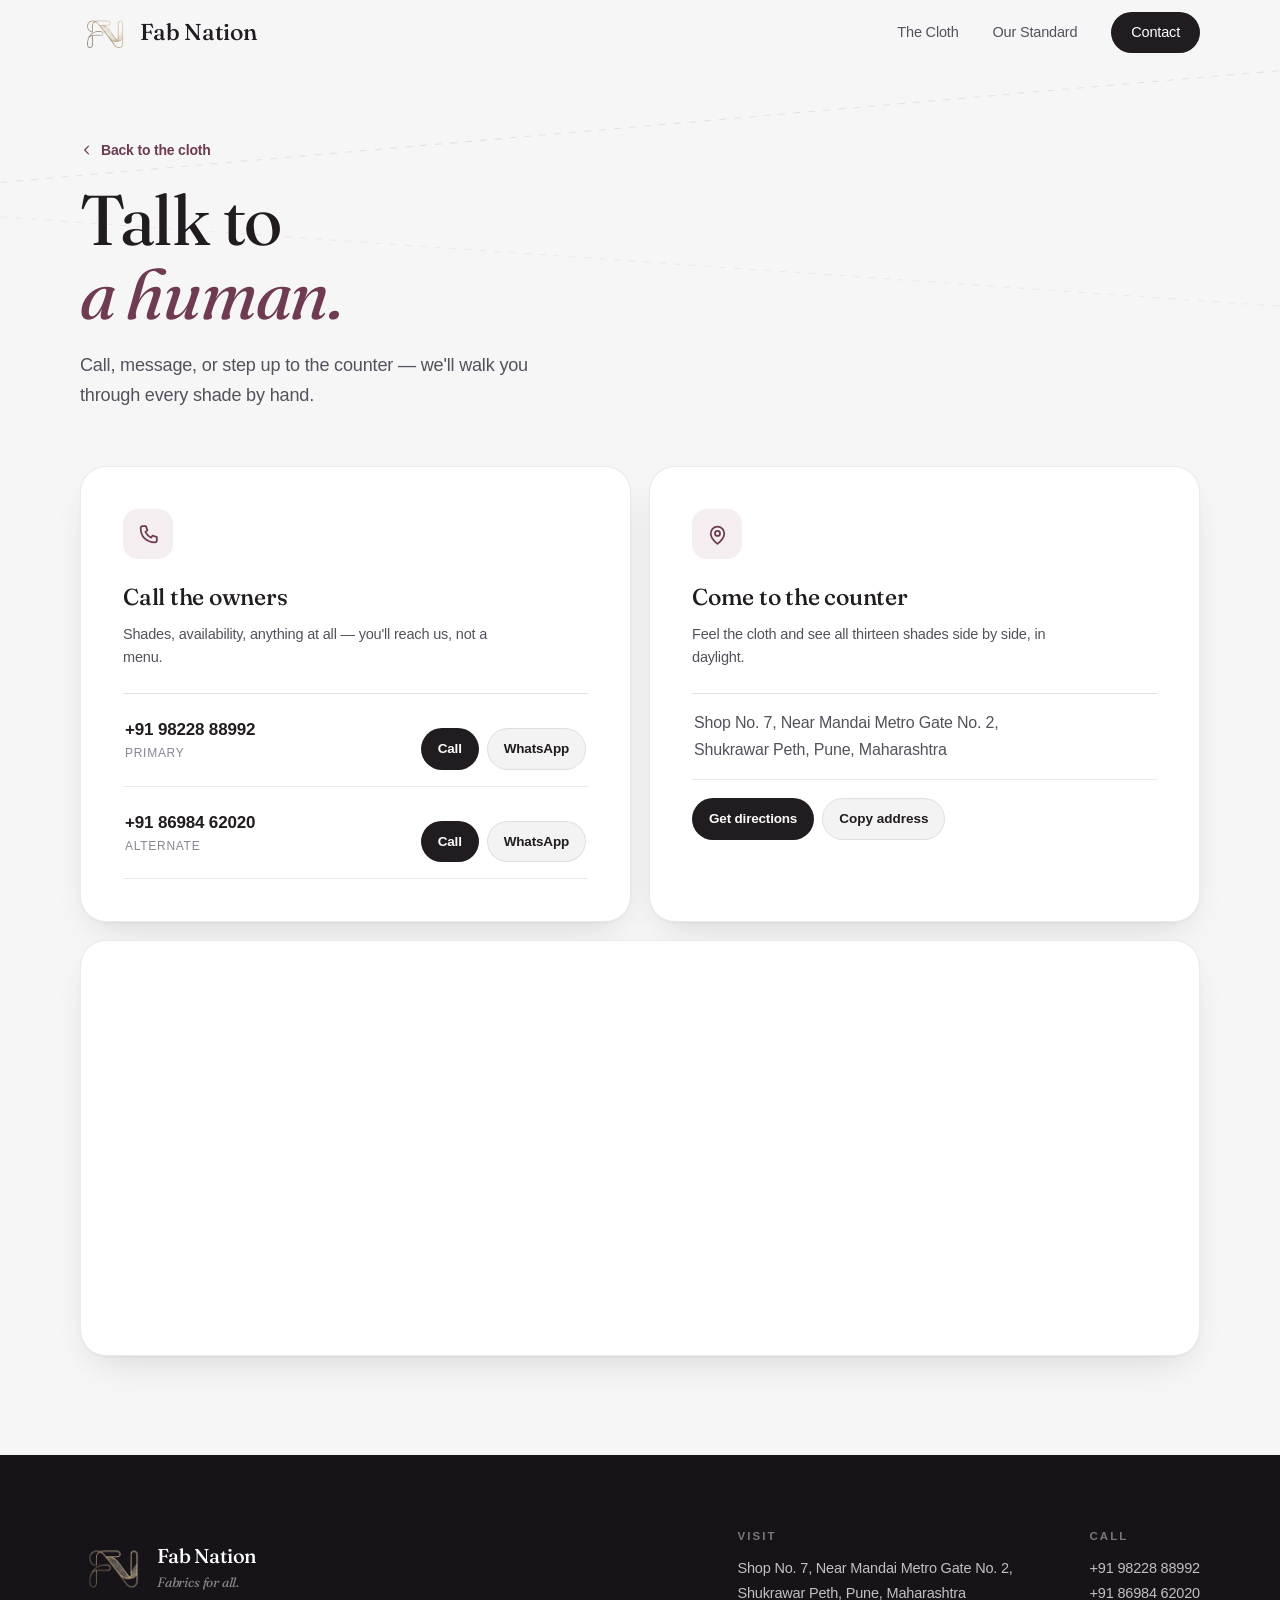
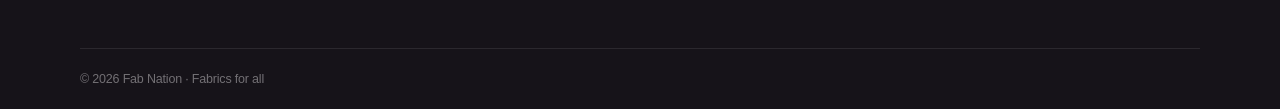
==== commit 2522f5d2: "Add new logo images and update favicon in HTML files" ====
--- a/contact.html
+++ b/contact.html
@@ -6,7 +6,7 @@
   <title>Contact — Fab Nation · Pune</title>
   <meta name="description" content="Get in touch with Fab Nation. Call us or visit the counter — Shop No. 7, Near Mandai Metro Gate No. 2, Shukrawar Peth, Pune." />
   <meta name="theme-color" content="#f6f6f7" />
-  <link rel="icon" href="favicon.svg" type="image/svg+xml" />
+  <link rel="icon" href="Logo-removebg-preview.png" type="image/png" />
   <link rel="preconnect" href="https://fonts.googleapis.com" />
   <link rel="preconnect" href="https://fonts.gstatic.com" crossorigin />
   <link href="https://fonts.googleapis.com/css2?family=Fraunces:opsz,wght@9..144,400..600&display=swap" rel="stylesheet" />
@@ -18,9 +18,7 @@
   <header class="nav" id="nav">
     <div class="nav-inner">
       <a class="nav-brand" href="index.html" aria-label="Fab Nation — home">
-        <span class="nav-mark" aria-hidden="true">
-          <svg viewBox="0 0 32 32"><rect x="2.5" y="2.5" width="27" height="27" rx="7" fill="#161319"/><rect x="2.5" y="2.5" width="27" height="27" rx="7" fill="none" stroke="#6e3b52" stroke-opacity="0.55" stroke-width="1"/><path d="M9.5 11h13M9.5 21h13" stroke="#e9e5ec" stroke-opacity="0.5" stroke-width="1.3" stroke-linecap="round"/><text x="16" y="20.4" text-anchor="middle" font-family="Georgia, 'Times New Roman', serif" font-style="italic" font-size="13.5" fill="#f6f2f6">N</text></svg>
-        </span>
+        <img class="nav-mark" src="Logo-removebg-preview.png" alt="" />
         <span class="nav-wordmark">Fab&nbsp;Nation</span>
       </a>
       <nav class="nav-links" aria-label="Primary">
@@ -127,9 +125,7 @@
   <footer class="footer">
     <div class="container footer-inner">
       <div class="footer-brand">
-        <span class="nav-mark" aria-hidden="true">
-          <svg viewBox="0 0 32 32"><rect x="2.5" y="2.5" width="27" height="27" rx="7" fill="#161319"/><rect x="2.5" y="2.5" width="27" height="27" rx="7" fill="none" stroke="#6e3b52" stroke-opacity="0.55" stroke-width="1"/><path d="M9.5 11h13M9.5 21h13" stroke="#e9e5ec" stroke-opacity="0.5" stroke-width="1.3" stroke-linecap="round"/><text x="16" y="20.4" text-anchor="middle" font-family="Georgia, 'Times New Roman', serif" font-style="italic" font-size="13.5" fill="#f6f2f6">N</text></svg>
-        </span>
+        <img class="footer-mark" src="Logo-removebg-preview.png" alt="" />
         <div>
           <p class="footer-name">Fab Nation</p>
           <p class="footer-tag">Fabrics for all.</p>
--- a/styles.css
+++ b/styles.css
@@ -175,28 +175,21 @@
 }
 .nav-brand {
   display: flex;
-  align-items: baseline;
-  gap: 11px;
+  align-items: center;
+  gap: 12px;
 }
 .nav-mark {
-  display: grid;
-  place-items: center;
-  width: 34px;
-  height: 34px;
-  border-radius: 9px;
-  filter: drop-shadow(0 2px 4px rgba(32, 28, 32, 0.28));
-  transform: translateY(3px);
-}
-.nav-mark svg {
-  width: 100%;
-  height: 100%;
   display: block;
+  width: 48px;
+  height: 42px;
+  object-fit: contain;
 }
 .nav-wordmark {
   font-family: var(--font-display);
-  font-size: 21px;
+  font-size: 23px;
   font-weight: 500;
   letter-spacing: -0.01em;
+  line-height: 1;
 }
 .nav-links {
   display: flex;
@@ -949,6 +942,12 @@
   padding-bottom: 42px;
 }
 .footer-brand { display: flex; align-items: center; gap: 13px; }
+.footer-mark {
+  display: block;
+  width: 64px;
+  height: 56px;
+  object-fit: contain;
+}
 .footer-name {
   font-family: var(--font-display);
   color: #fff;
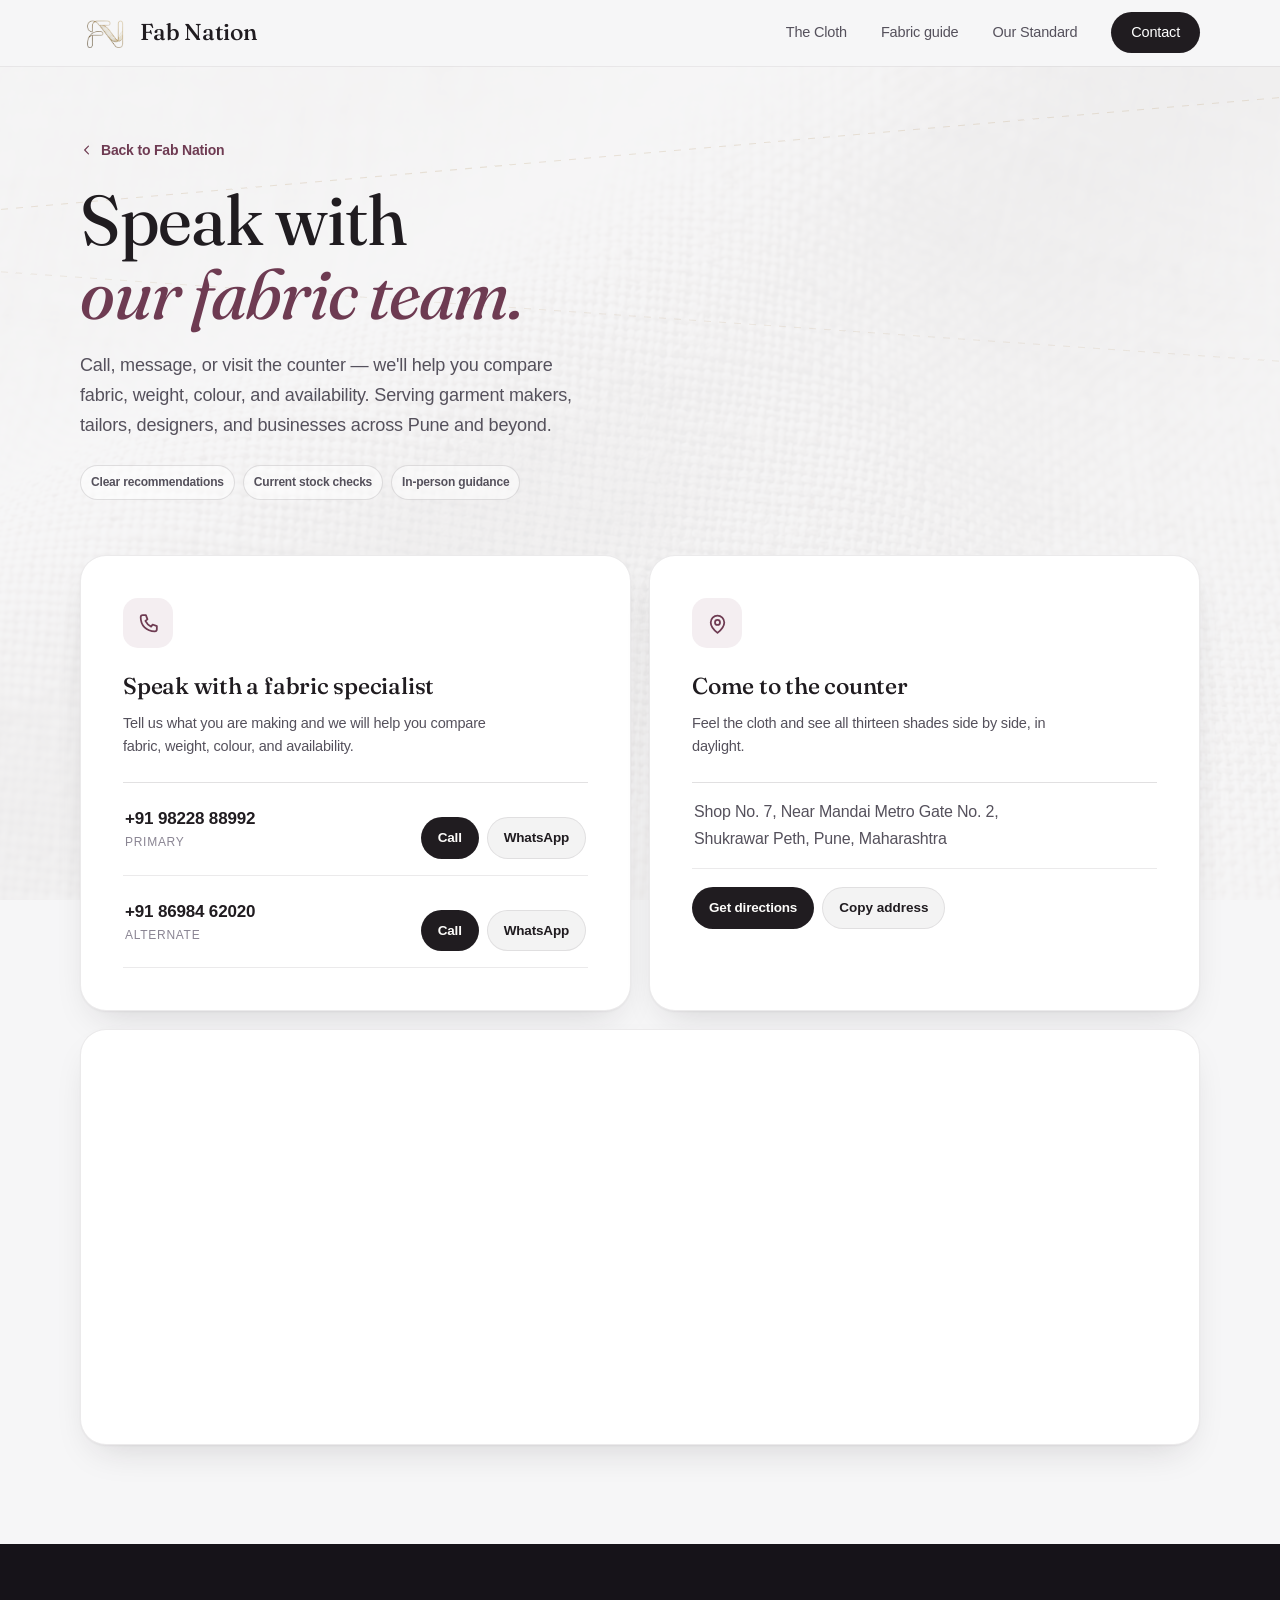
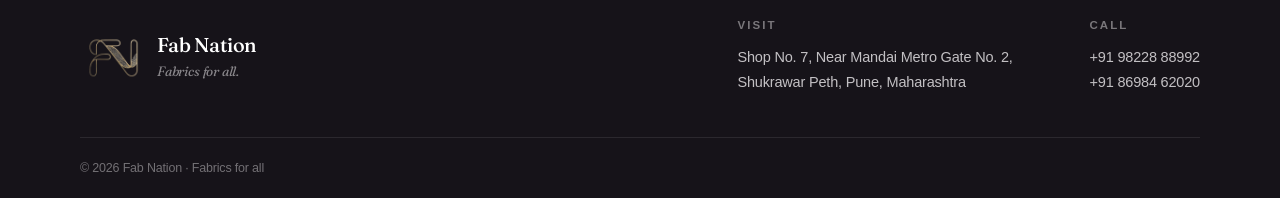
==== commit 70725075: "Update contact and index pages with improved descriptions and navigation; enhance styles for fabric " ====
--- a/contact.html
+++ b/contact.html
@@ -4,7 +4,7 @@
   <meta charset="UTF-8" />
   <meta name="viewport" content="width=device-width, initial-scale=1.0, viewport-fit=cover" />
   <title>Contact — Fab Nation · Pune</title>
-  <meta name="description" content="Get in touch with Fab Nation. Call us or visit the counter — Shop No. 7, Near Mandai Metro Gate No. 2, Shukrawar Peth, Pune." />
+  <meta name="description" content="Speak with Fab Nation's fabric team about Nirmal Knit and other fabric rolls, colours, and finishes. Call or visit the counter in Shukrawar Peth, Pune." />
   <meta name="theme-color" content="#f6f6f7" />
   <link rel="icon" href="Logo-removebg-preview.png" type="image/png" />
   <link rel="preconnect" href="https://fonts.googleapis.com" />
@@ -23,6 +23,7 @@
       </a>
       <nav class="nav-links" aria-label="Primary">
         <a href="index.html#cloth">The Cloth</a>
+        <a href="index.html#fabrics">Fabric guide</a>
         <a href="index.html#standard">Our Standard</a>
         <a class="nav-cta" href="contact.html" aria-current="page">Contact</a>
       </nav>
@@ -40,13 +41,19 @@
       <div class="container page-hero-inner">
         <a class="back-link load" style="--ld:0" href="index.html">
           <svg viewBox="0 0 24 24" aria-hidden="true"><path d="M14.5 5.5L8 12l6.5 6.5"/></svg>
-          Back to the cloth
+          Back to Fab Nation
         </a>
-        <h1 class="page-title load" style="--ld:1">Talk to<br /><em>a human.</em></h1>
+        <h1 class="page-title load" style="--ld:1">Speak with<br /><em>our fabric team.</em></h1>
         <p class="section-sub load" style="--ld:2">
-          Call, message, or step up to the counter — we'll walk you through
-          every shade by hand.
+          Call, message, or visit the counter — we'll help you compare
+          fabric, weight, colour, and availability. Serving garment makers,
+          tailors, designers, and businesses across Pune and beyond.
         </p>
+        <div class="confidence-points load" style="--ld:3" aria-label="How Fab Nation helps">
+          <span>Clear recommendations</span>
+          <span>Current stock checks</span>
+          <span>In-person guidance</span>
+        </div>
         <div class="enquiry-chip load" style="--ld:3" id="enquiryChip" hidden>
           <span class="chip-dot" aria-hidden="true"></span>
           Enquiring about <strong id="enquiryText"></strong>
@@ -62,8 +69,8 @@
           <span class="contact-ico" aria-hidden="true">
             <svg viewBox="0 0 24 24"><path d="M6.5 4h3l1.5 4-2 1.5a12 12 0 0 0 5.5 5.5l1.5-2 4 1.5v3c0 1-1 2-2 2C10 19.5 4.5 14 4.5 6c0-1 1-2 2-2Z"/></svg>
           </span>
-          <h2>Call the owners</h2>
-          <p class="contact-hint">Shades, availability, anything at all — you'll reach us, not a menu.</p>
+          <h2>Speak with a fabric specialist</h2>
+          <p class="contact-hint">Tell us what you are making and we will help you compare fabric, weight, colour, and availability.</p>
           <div class="phone-list">
             <div class="phone-row">
               <div>
--- a/styles.css
+++ b/styles.css
@@ -54,6 +54,8 @@
 }
 
 body {
+  position: relative;
+  isolation: isolate;
   font-family: var(--font-body);
   background: var(--paper);
   color: var(--ink);
@@ -65,6 +67,17 @@
   overflow-x: hidden;
 }
 
+body::before {
+  content: "";
+  position: fixed;
+  inset: 0;
+  z-index: -1;
+  pointer-events: none;
+  background: url("image.png") center / cover no-repeat;
+  opacity: 0.055;
+  mix-blend-mode: multiply;
+}
+
 ::selection { background: rgba(110, 59, 82, 0.16); }
 
 img, svg { display: block; }
@@ -154,9 +167,8 @@
   inset: 0 0 auto 0;
   z-index: 50;
   height: var(--nav-h);
-  background: rgba(246, 246, 247, 0.72);
-  -webkit-backdrop-filter: saturate(180%) blur(20px);
-  backdrop-filter: saturate(180%) blur(20px);
+  background: var(--paper);
+  box-shadow: 0 1px 0 rgba(32, 28, 32, 0.06);
   border-bottom: 1px solid transparent;
   transition: border-color 0.4s ease, background 0.4s ease;
 }
@@ -211,6 +223,8 @@
 }
 .nav-links a:not(.nav-cta):hover { color: var(--ink); }
 .nav-links a:not(.nav-cta):hover::after { right: 0; }
+.nav-links a.is-active { color: var(--ink); }
+.nav-links a.is-active::after { right: 0; }
 
 .nav-cta {
   padding: 9px 20px;
@@ -319,6 +333,20 @@
   color: var(--ink-soft);
 }
 .hero-sub strong { color: var(--ink); font-weight: 600; }
+.hero-note {
+  max-width: 34em;
+  margin-top: 15px;
+  color: var(--ink-faint);
+  font-size: 13px;
+  line-height: 1.5;
+}
+.hero-note a {
+  color: var(--plum);
+  font-weight: 650;
+  text-decoration: underline;
+  text-decoration-color: var(--brass-soft);
+  text-underline-offset: 3px;
+}
 .hero-actions {
   margin-top: 36px;
   display: flex;
@@ -607,6 +635,94 @@
 
 .section { padding: clamp(72px, 11vh, 122px) 0; }
 
+/* — fabric guide — */
+.fabric-guide { border-top: 1px solid var(--line); }
+.fabric-guide-head {
+  display: grid;
+  grid-template-columns: 1fr 0.8fr;
+  gap: clamp(32px, 7vw, 100px);
+  align-items: end;
+}
+.fabric-guide-head .section-title { margin-top: 14px; }
+.fabric-guide-head .section-sub { margin: 0 0 4px; }
+.fabric-grid {
+  display: grid;
+  grid-template-columns: repeat(3, 1fr);
+  gap: 1px;
+  margin-top: 54px;
+  border: 1px solid var(--line);
+  background: var(--line);
+}
+.fabric-item {
+  position: relative;
+  overflow: hidden;
+  min-height: 190px;
+  padding: 24px;
+  background: rgba(246, 246, 247, 0.78);
+  counter-increment: fabric;
+  transition: background 0.35s ease, transform 0.45s var(--ease-ios), box-shadow 0.45s ease;
+}
+.fabric-item::before {
+  content: "";
+  position: absolute;
+  left: 24px;
+  right: 24px;
+  top: 0;
+  height: 2px;
+  background: var(--brass);
+  transform: scaleX(0);
+  transform-origin: left;
+  transition: transform 0.55s var(--ease-out);
+}
+.fabric-item::after {
+  content: "0" counter(fabric);
+  position: absolute;
+  top: 18px;
+  right: 22px;
+  color: var(--ink);
+  font-family: var(--font-display);
+  font-size: 25px;
+  line-height: 1;
+  opacity: 0.1;
+}
+.fabric-item:hover,
+.fabric-item:focus-visible {
+  background: rgba(255, 255, 255, 0.94);
+  box-shadow: inset 0 0 0 1px rgba(184, 153, 106, 0.2);
+  transform: translateY(-3px);
+}
+.fabric-item:hover::before,
+.fabric-item:focus-visible::before { transform: scaleX(1); }
+.fabric-item:focus-visible { outline: 2px solid var(--plum); outline-offset: -2px; }
+.fabric-type {
+  color: var(--brass);
+  font-size: 11px;
+  font-weight: 700;
+  letter-spacing: 0.17em;
+  text-transform: uppercase;
+}
+.fabric-item h3 {
+  margin-top: 14px;
+  font-family: var(--font-display);
+  font-size: 21px;
+  font-weight: 520;
+  line-height: 1.15;
+}
+.fabric-item > p:last-child { margin-top: 12px; color: var(--ink-soft); font-size: 14px; line-height: 1.55; }
+.fabric-guide-cta {
+  display: flex;
+  align-items: center;
+  justify-content: space-between;
+  gap: 28px;
+  margin-top: 34px;
+  padding: 24px 26px;
+  border: 1px solid var(--hairline);
+  border-radius: var(--radius-md);
+  background: rgba(255, 255, 255, 0.62);
+}
+.fabric-cta-text { margin-top: 7px; max-width: 52em; color: var(--ink-soft); font-size: 15px; }
+.fabric-cta-actions { display: flex; flex-wrap: wrap; gap: 10px; flex: 0 0 auto; }
+
 /* — the cloth — */
 .cloth-grid {
   display: grid;
@@ -630,6 +746,24 @@
     0 30px 64px -22px color-mix(in srgb, var(--fc) 60%, transparent);
   transition: background 0.7s ease, box-shadow 0.7s ease;
 }
+.cloth-render::after {
+  content: "";
+  position: absolute;
+  inset: -18%;
+  background:
+    repeating-linear-gradient(0deg, rgba(255, 255, 255, 0.17) 0 1px, transparent 1px 9px),
+    repeating-linear-gradient(90deg, rgba(0, 0, 0, 0.14) 0 1px, transparent 1px 9px);
+  mix-blend-mode: soft-light;
+  opacity: 0;
+  transform: scale(0.9) rotate(-3deg);
+  transition: opacity 0.7s ease, transform 1s var(--ease-out);
+  pointer-events: none;
+}
+.cloth-render:hover::after,
+.cloth-render:focus-visible::after {
+  opacity: 0.9;
+  transform: scale(1.08) rotate(0deg);
+}
 .render-fold {
   position: absolute;
   inset: 0;
@@ -638,12 +772,88 @@
     repeating-linear-gradient(-48deg, rgba(0, 0, 0, 0.04) 0 2px, transparent 2px 5px),
     linear-gradient(100deg, transparent 20%, rgba(0, 0, 0, 0.12) 42%, transparent 52%, rgba(0, 0, 0, 0.1) 70%, transparent 82%);
   mix-blend-mode: overlay;
+  animation: weaveShift 18s ease-in-out infinite alternate;
+  transition: opacity 0.7s ease, filter 0.7s ease;
+}
+@keyframes weaveShift {
+  from { background-position: 0 0, 0 0, 0 0; }
+  to { background-position: 18px -12px, -14px 10px, 0 0; }
 }
 .render-glow {
   position: absolute;
   inset: 0;
   background: radial-gradient(260px circle at var(--mx, 68%) var(--my, 32%), rgba(255, 255, 255, 0.2), transparent 65%);
   transition: opacity 0.4s ease;
+}
+.render-detail {
+  position: absolute;
+  top: 18px;
+  right: 18px;
+  z-index: 2;
+  display: grid;
+  gap: 2px;
+  padding: 10px 13px;
+  border: 1px solid rgba(255, 255, 255, 0.28);
+  border-radius: 12px;
+  color: var(--card-ink, #f6f1ec);
+  background: rgba(32, 28, 32, 0.16);
+  opacity: 0;
+  transform: translateY(-8px);
+  transition: opacity 0.45s var(--ease-out), transform 0.45s var(--ease-out);
+  pointer-events: none;
+}
+.render-detail strong { font-size: 13px; font-weight: 650; }
+.render-detail small { font-size: 10px; letter-spacing: 0.05em; opacity: 0.74; }
+.cloth-render:hover .render-detail,
+.cloth-render:focus-visible .render-detail {
+  opacity: 1;
+  transform: translateY(0);
+}
+.cloth-render:hover .render-fold,
+.cloth-render:focus-visible .render-fold {
+  opacity: 1;
+  filter: contrast(1.3) saturate(1.08);
+}
+.render-focus {
+  position: absolute;
+  left: 50%;
+  top: 50%;
+  z-index: 2;
+  width: min(42%, 210px);
+  aspect-ratio: 1.45;
+  border: 1px solid rgba(255, 255, 255, 0.55);
+  border-radius: 14px;
+  background:
+    linear-gradient(rgba(32, 28, 32, 0.32), rgba(32, 28, 32, 0.32)),
+    repeating-linear-gradient(0deg, rgba(255, 255, 255, 0.32) 0 1px, transparent 1px 8px),
+    repeating-linear-gradient(90deg, rgba(32, 28, 32, 0.28) 0 1px, transparent 1px 8px),
+    var(--fc);
+  background-blend-mode: normal, screen, normal, normal;
+  -webkit-backdrop-filter: blur(10px) saturate(125%);
+  backdrop-filter: blur(10px) saturate(125%);
+  box-shadow: 0 14px 30px -16px rgba(32, 28, 32, 0.6), inset 0 1px 0 rgba(255, 255, 255, 0.25);
+  opacity: 0;
+  transform: translate(-50%, -50%) scale(0.82) rotate(-2deg);
+  transition: opacity 0.5s var(--ease-out), transform 0.7s var(--ease-out);
+  pointer-events: none;
+}
+.render-focus span {
+  position: absolute;
+  left: 12px;
+  bottom: 10px;
+  padding: 4px 7px;
+  border-radius: 5px;
+  background: rgba(32, 28, 32, 0.62);
+  font-size: 9px;
+  font-weight: 700;
+  letter-spacing: 0.16em;
+  color: rgba(255, 255, 255, 0.86);
+  text-shadow: 0 1px 2px rgba(0, 0, 0, 0.3);
+}
+.cloth-render:hover .render-focus,
+.cloth-render:focus-visible .render-focus {
+  opacity: 1;
+  transform: translate(-50%, -50%) scale(1) rotate(0deg);
 }
 .render-label {
   position: absolute;
@@ -758,9 +968,61 @@
   letter-spacing: -0.015em;
 }
 .band-title em { font-style: italic; color: #d9b8a6; }
+.band-copy { max-width: 420px; }
+.band-eyebrow { color: #d9b8a6; }
+.band-note {
+  max-width: 31em;
+  margin-top: 22px;
+  color: rgba(244, 241, 243, 0.62);
+  font-size: 15px;
+  line-height: 1.65;
+}
+.confidence-points {
+  display: flex;
+  flex-wrap: wrap;
+  gap: 8px;
+  margin-top: 24px;
+}
+.confidence-points span {
+  padding: 7px 10px;
+  border: 1px solid var(--hairline);
+  border-radius: 999px;
+  color: var(--ink-soft);
+  background: rgba(255, 255, 255, 0.52);
+  font-size: 12px;
+  font-weight: 600;
+}
 
 /* — visit — */
-.visit-inner { text-align: center; }
+.visit {
+  position: relative;
+  isolation: isolate;
+  overflow: hidden;
+  background: var(--paper-deep);
+}
+.visit::before,
+.visit::after {
+  content: "";
+  position: absolute;
+  inset: 0;
+  pointer-events: none;
+}
+.visit::before {
+  z-index: -2;
+  inset: -3%;
+  background: url("image.png") center / cover no-repeat;
+  opacity: 0.48;
+  animation: fabricDrift 24s ease-in-out infinite alternate;
+}
+@keyframes fabricDrift {
+  from { transform: scale(1) translate3d(-0.5%, 0, 0); }
+  to { transform: scale(1.04) translate3d(0.5%, -0.8%, 0); }
+}
+.visit::after {
+  z-index: -1;
+  background: rgba(246, 246, 247, 0.58);
+}
+.visit-inner { position: relative; z-index: 1; text-align: center; }
 .visit-inner .section-sub { margin-inline: auto; }
 .visit-inner .hero-actions { margin-top: 34px; justify-content: center; }
 
@@ -978,16 +1240,17 @@
 
 .tabbar {
   position: fixed;
-  inset: auto 0 0 0;
+  inset: auto 14px 14px;
   z-index: 50;
   display: none;
   grid-template-columns: repeat(3, 1fr);
-  height: calc(var(--tabbar-h) + env(safe-area-inset-bottom, 0px));
-  padding-bottom: env(safe-area-inset-bottom, 0px);
-  background: rgba(246, 246, 247, 0.86);
-  -webkit-backdrop-filter: saturate(180%) blur(22px);
-  backdrop-filter: saturate(180%) blur(22px);
+  height: 68px;
+  padding: 5px;
+  background: rgba(255, 255, 255, 0.96);
+  border-radius: 22px;
   border-top: 1px solid var(--line);
+  border: 1px solid rgba(32, 28, 32, 0.1);
+  box-shadow: 0 14px 34px -14px rgba(32, 28, 32, 0.42);
 }
 .tab {
   display: flex;
@@ -999,11 +1262,12 @@
   font-weight: 550;
   color: var(--ink-faint);
   transition: color 0.25s ease;
+  border-radius: 17px;
   -webkit-tap-highlight-color: transparent;
 }
 .tab svg { width: 24px; height: 24px; }
 .tab svg path, .tab svg circle { fill: none; stroke: currentColor; stroke-width: 1.7; stroke-linecap: round; stroke-linejoin: round; }
-.tab.is-active { color: var(--plum); }
+.tab.is-active { color: var(--plum); background: var(--plum-wash); }
 .tab:active { opacity: 0.6; }
 
 /* ░░░ Responsive ░░░ */
@@ -1011,7 +1275,10 @@
 @media (max-width: 900px) {
   .nav-links { display: none; }
   .tabbar { display: grid; }
-  body { padding-bottom: calc(var(--tabbar-h) + env(safe-area-inset-bottom, 0px)); }
+  body { padding-bottom: calc(var(--tabbar-h) + 42px); }
+  .fabric-guide-head { grid-template-columns: 1fr; gap: 8px; }
+  .fabric-guide-head .section-sub { max-width: 38em; }
+  .fabric-grid { grid-template-columns: repeat(2, 1fr); }
   .hero-grid { grid-template-columns: 1fr; text-align: left; }
   .book-zone { padding-top: 26px; order: 2; }
   .hero-copy { order: 1; }
@@ -1022,6 +1289,9 @@
 
 @media (max-width: 560px) {
   .container { width: calc(100% - 40px); }
+  .nav-inner { width: calc(100% - 32px); }
+  .nav-mark { width: 42px; height: 37px; }
+  .nav-wordmark { font-size: 20px; }
   .hero-actions .btn,
   .cloth-actions .btn { flex: 1 1 auto; }
   .book { width: min(280px, 82vw); }
@@ -1030,6 +1300,12 @@
   .footer-inner { flex-direction: column; gap: 28px; }
   .rail { gap: 10px; }
   .chip { width: 74px; }
+  .fabric-grid { grid-template-columns: 1fr; margin-top: 36px; }
+  .fabric-item { min-height: 0; padding: 22px; }
+  .fabric-guide-cta { align-items: stretch; flex-direction: column; padding: 22px; }
+  .fabric-cta-actions { width: 100%; }
+  .fabric-cta-actions .btn { flex: 1 1 140px; }
+  .confidence-points { gap: 6px; }
 }
 
 /* ░░░ Reduced motion ░░░ */
@@ -1042,5 +1318,5 @@
     transition-duration: 0.01ms !important;
   }
   .load, .line-in, .reveal { opacity: 1 !important; transform: none !important; }
-  .book-sway, .thread { animation: none !important; }
-}
+  .book-sway, .thread, .render-fold, .visit::before { animation: none !important; }
+}
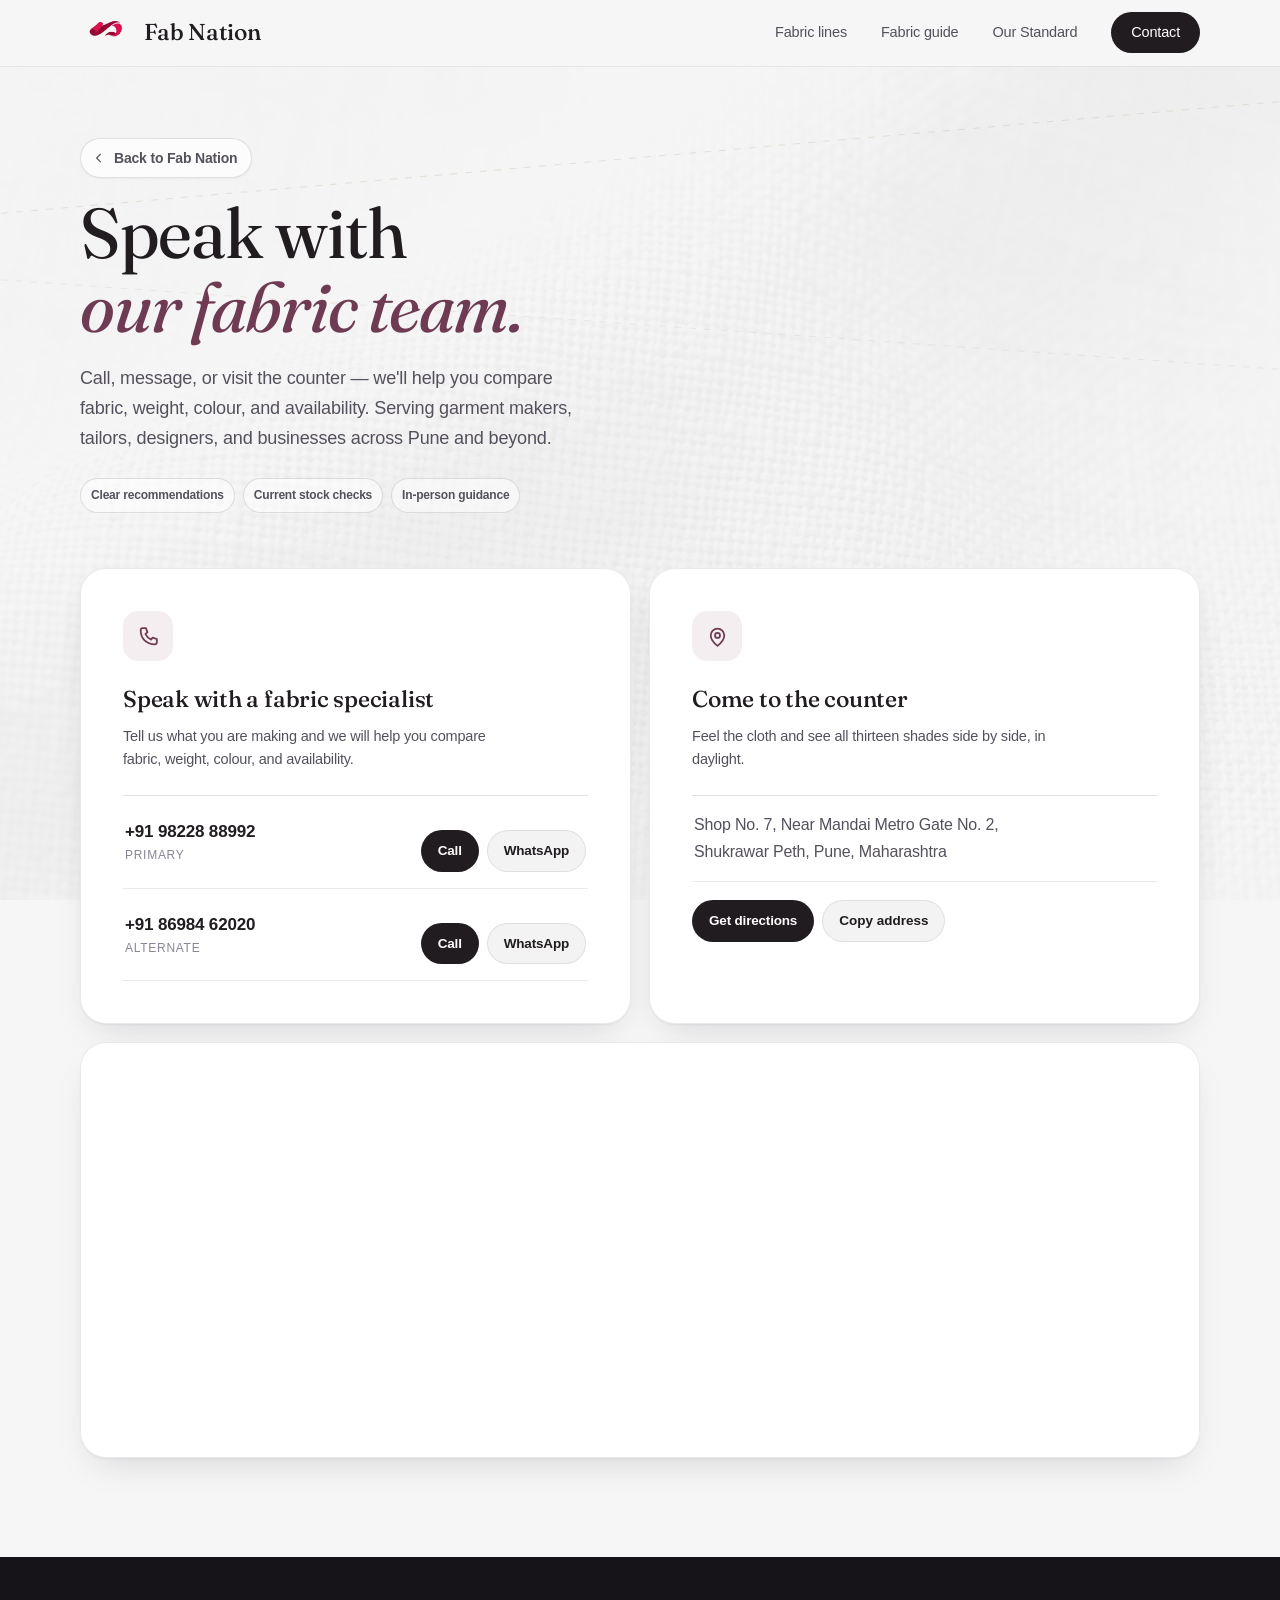
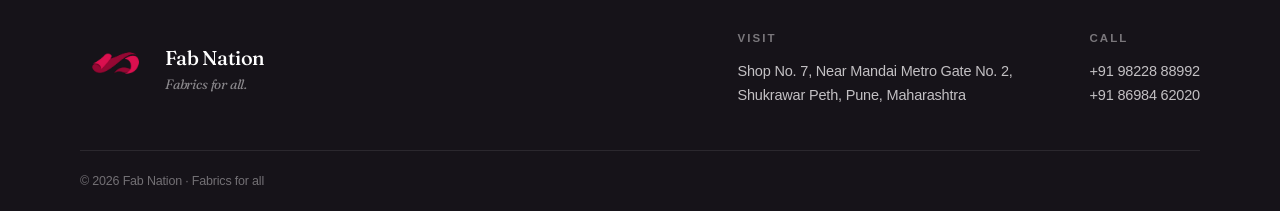
==== commit 35317e16: "feat: add product lines and details to fabric selection interface - Introduced PRODUCT_LINES object " ====
--- a/contact.html
+++ b/contact.html
@@ -6,11 +6,11 @@
   <title>Contact — Fab Nation · Pune</title>
   <meta name="description" content="Speak with Fab Nation's fabric team about Nirmal Knit and other fabric rolls, colours, and finishes. Call or visit the counter in Shukrawar Peth, Pune." />
   <meta name="theme-color" content="#f6f6f7" />
-  <link rel="icon" href="Logo-removebg-preview.png" type="image/png" />
+  <link rel="icon" href="logo.png" type="image/png" />
   <link rel="preconnect" href="https://fonts.googleapis.com" />
   <link rel="preconnect" href="https://fonts.gstatic.com" crossorigin />
   <link href="https://fonts.googleapis.com/css2?family=Fraunces:opsz,wght@9..144,400..600&display=swap" rel="stylesheet" />
-  <link rel="stylesheet" href="styles.css?v=4" />
+  <link rel="stylesheet" href="styles.css?v=9" />
 </head>
 <body data-page="contact">
 
@@ -18,11 +18,11 @@
   <header class="nav" id="nav">
     <div class="nav-inner">
       <a class="nav-brand" href="index.html" aria-label="Fab Nation — home">
-        <img class="nav-mark" src="Logo-removebg-preview.png" alt="" />
+        <img class="nav-mark" src="logo.png" alt="" />
         <span class="nav-wordmark">Fab&nbsp;Nation</span>
       </a>
       <nav class="nav-links" aria-label="Primary">
-        <a href="index.html#cloth">The Cloth</a>
+        <a href="index.html#products">Fabric lines</a>
         <a href="index.html#fabrics">Fabric guide</a>
         <a href="index.html#standard">Our Standard</a>
         <a class="nav-cta" href="contact.html" aria-current="page">Contact</a>
@@ -132,7 +132,7 @@
   <footer class="footer">
     <div class="container footer-inner">
       <div class="footer-brand">
-        <img class="footer-mark" src="Logo-removebg-preview.png" alt="" />
+        <img class="footer-mark" src="logo.png" alt="" />
         <div>
           <p class="footer-name">Fab Nation</p>
           <p class="footer-tag">Fabrics for all.</p>
@@ -163,9 +163,9 @@
       <svg viewBox="0 0 24 24"><path d="M4 11l8-7 8 7v8a1.5 1.5 0 0 1-1.5 1.5H14v-6h-4v6H5.5A1.5 1.5 0 0 1 4 19v-8Z"/></svg>
       <span>Home</span>
     </a>
-    <a class="tab" href="index.html#cloth" data-tab="cloth">
+    <a class="tab" href="index.html#products" data-tab="products">
       <svg viewBox="0 0 24 24"><path d="M4.5 8.5l7.5-4.5 7.5 4.5v7L12 20l-7.5-4.5v-7Z"/><path d="M4.5 8.5L12 13l7.5-4.5M12 13v7"/></svg>
-      <span>The Cloth</span>
+      <span>Fabric lines</span>
     </a>
     <a class="tab is-active" href="contact.html" data-tab="contact">
       <svg viewBox="0 0 24 24"><path d="M6.5 4h3l1.5 4-2 1.5a12 12 0 0 0 5.5 5.5l1.5-2 4 1.5v3c0 1-1 2-2 2C10 19.5 4.5 14 4.5 6c0-1 1-2 2-2Z"/></svg>
@@ -173,6 +173,6 @@
     </a>
   </nav>
 
-  <script src="script.js"></script>
+  <script src="script.js?v=2"></script>
 </body>
 </html>
--- a/styles.css
+++ b/styles.css
@@ -129,22 +129,30 @@
 
 /* page-load (hero) */
 .load {
-  opacity: 0;
-  transform: translateY(22px);
+  opacity: 1;
+  transform: none;
   transition: opacity 0.9s var(--ease-out), transform 0.9s var(--ease-out);
   transition-delay: calc(120ms + var(--ld, 0) * 110ms);
 }
-body.ready .load { opacity: 1; transform: none; }
+body.ready .load { animation: loadRise 0.9s var(--ease-out) both; animation-delay: calc(120ms + var(--ld, 0) * 110ms); }
+@keyframes loadRise {
+  from { opacity: 0; transform: translateY(22px); }
+  to { opacity: 1; transform: none; }
+}
 
 /* headline lines rise from a clipped mask */
 .hero-title .line { display: block; overflow: hidden; }
 .line-in {
   display: inline-block;
-  transform: translateY(112%);
+  transform: none;
   transition: transform 1s var(--ease-ios);
   transition-delay: calc(180ms + var(--ld, 0) * 130ms);
 }
-body.ready .line-in { transform: translateY(0); }
+body.ready .line-in { animation: lineRise 1s var(--ease-ios) both; animation-delay: calc(180ms + var(--ld, 0) * 130ms); }
+@keyframes lineRise {
+  from { opacity: 0; transform: translateY(112%); }
+  to { opacity: 1; transform: translateY(0); }
+}
 
 /* scroll reveal */
 .reveal {
@@ -192,8 +200,8 @@
 }
 .nav-mark {
   display: block;
-  width: 48px;
-  height: 42px;
+  width: 52px;
+  height: 46px;
   object-fit: contain;
 }
 .nav-wordmark {
@@ -420,7 +428,7 @@
   position: absolute;
   inset: 0;
   border-radius: var(--radius-md);
-  background: var(--card);
+  background: #ffffff;
   box-shadow: var(--shadow-soft);
 }
 .book-pages i:nth-child(1) { transform: rotate(-3.2deg) translateY(7px); }
@@ -448,21 +456,24 @@
   flex-direction: column;
   justify-content: space-between;
   padding: 26px;
-  transition: background 0.6s ease, box-shadow 0.6s ease;
-}
-.book-card.swap-out { animation: cardOut 0.36s cubic-bezier(0.5, 0, 0.75, 0) forwards; }
-.book-card.swap-in  { animation: cardIn 0.62s var(--ease-ios); }
+  cursor: pointer;
+  transition: box-shadow 0.6s ease;
+}
+.book-card:hover:not(.swap-out):not(.swap-in) { transform: translateY(-3px); }
+.book-card.swap-out { animation: cardOut 0.28s cubic-bezier(0.5, 0, 0.75, 0) forwards; }
+.book-card.swap-in  { animation: cardIn 0.52s var(--ease-ios); }
 @keyframes cardOut {
-  to { transform: translate3d(-13%, 3%, 0) rotate(-7deg); opacity: 0; }
+  to { transform: translate3d(-10%, 2%, 0) rotate(-6deg); }
 }
 @keyframes cardIn {
-  from { transform: translate3d(11%, -3%, 0) rotate(5deg); opacity: 0; }
-  60%  { opacity: 1; }
+  from { transform: translate3d(10%, -2%, 0) rotate(5deg); opacity: 0.35; }
+  to { transform: none; opacity: 1; }
 }
 
 .card-weave {
   position: absolute;
   inset: 0;
+  pointer-events: none;
   background:
     repeating-linear-gradient(46deg, rgba(255, 255, 255, 0.05) 0 2px, transparent 2px 5px),
     repeating-linear-gradient(-46deg, rgba(0, 0, 0, 0.045) 0 2px, transparent 2px 5px);
@@ -472,9 +483,9 @@
 .card-sheen {
   position: absolute;
   inset: -30%;
+  pointer-events: none;
   background: linear-gradient(115deg, transparent 42%, rgba(255, 255, 255, 0.3) 50%, transparent 58%);
   transform: translateX(-85%);
-  pointer-events: none;
 }
 .card-sheen.run { animation: sheen 0.95s var(--ease-out); }
 @keyframes sheen { to { transform: translateX(85%); } }
@@ -487,6 +498,7 @@
   width: 33px;
   height: 33px;
   border-radius: 50%;
+  pointer-events: none;
   background: var(--card);
   box-shadow:
     inset 0 2px 5px rgba(0, 0, 0, 0.34),
@@ -494,23 +506,50 @@
 }
 
 .card-head {
+  flex: 1;
   display: flex;
-  justify-content: space-between;
-  gap: 12px;
-  margin-top: 26px;
-  font-size: 11px;
-  font-weight: 650;
-  letter-spacing: 0.22em;
-  text-transform: uppercase;
-  opacity: 0.95;
+  align-items: center;
+  justify-content: center;
+  margin-top: 42px;
+  padding-inline: 6px;
+  text-align: center;
+}
+.card-head span {
+  font-family: var(--font-display);
+  font-optical-sizing: auto;
+  font-size: clamp(2.15rem, 5.2vw, 2.85rem);
+  font-weight: 480;
+  font-style: italic;
+  letter-spacing: -0.02em;
+  line-height: 1.08;
 }
 .card-foot .card-name {
-  font-family: var(--font-display);
+  font-fami{
+  text-align: center;
+}
+.card-foot ly: var(--font-display);
   font-weight: 470;
   font-style: italic;
   font-size: clamp(2rem, 5vw, 2.5rem);
   letter-spacing: -0.01em;
   line-height: 1.05;
+}
+.card-foot .card-gsm {
+  margin-bottom: 4px;
+  font-size: 12px;
+  font-weight: 650;
+  letter-spacing: 0.18em;
+  text-transform: uppercase;
+  opacity: 0.9;
+}
+.card-cta {
+  display: inline-block;
+  font-size: 15px;
+  font-weight: 620;
+  letter-spacing: 0.01em;
+  text-decoration: underline;
+  text-underline-offset: 4px;
+  text-decoration-color: color-mix(in srgb, currentColor 45%, transparent);
 }
 .card-foot .card-index {
   margin-top: 5px;
@@ -589,6 +628,16 @@
   mask-image: linear-gradient(90deg, transparent, #000 16px, #000 calc(100% - 16px), transparent);
 }
 .rail::-webkit-scrollbar { display: none; }
+.product-hero-rail { display: grid; grid-template-columns: repeat(2, minmax(0, 1fr)); gap: 9px; overflow: visible; padding: 8px 0 0; mask-image: none; -webkit-mask-image: none; }
+.product-hero-link { display: grid; grid-template-columns: 34px 1fr 14px; align-items: center; gap: 10px; min-width: 0; padding: 10px; border: 1px solid var(--line); border-radius: 12px; background: rgba(255, 255, 255, 0.7); transition: transform 0.35s var(--ease-ios), border-color 0.3s ease, background 0.3s ease, box-shadow 0.35s ease; }
+.product-hero-link:hover { transform: translateY(-3px); border-color: rgba(184, 153, 106, 0.56); background: #fff; box-shadow: var(--shadow-soft); }
+.product-hero-link-mark { display: grid; place-items: center; width: 34px; height: 34px; border-radius: 10px; color: var(--plum); background: var(--plum-wash); font-family: var(--font-display); font-size: 16px; font-weight: 600; letter-spacing: -0.06em; }
+.product-hero-link span:nth-child(2) { display: grid; gap: 2px; min-width: 0; text-align: left; }
+.product-hero-link strong { overflow: hidden; color: var(--ink); font-size: 12px; text-overflow: ellipsis; white-space: nowrap; }
+.product-hero-link small { color: var(--plum); font-size: 10px; font-weight: 650; }
+.product-hero-link svg { width: 14px; height: 14px; }
+.product-hero-link svg path { fill: none; stroke: var(--ink-faint); stroke-linecap: round; stroke-linejoin: round; stroke-width: 1.8; }
+.hero .book-arrows { display: flex; }
 
 .chip {
   flex: 0 0 auto;
@@ -722,6 +771,162 @@
 }
 .fabric-cta-text { margin-top: 7px; max-width: 52em; color: var(--ink-soft); font-size: 15px; }
 .fabric-cta-actions { display: flex; flex-wrap: wrap; gap: 10px; flex: 0 0 auto; }
+
+/* — product lines — */
+.product-lines { border-top: 1px solid var(--line); }
+.product-lines-head {
+  display: grid;
+  grid-template-columns: 1fr 0.8fr;
+  gap: clamp(32px, 7vw, 100px);
+  align-items: end;
+}
+.product-lines-head .section-title { margin-top: 14px; }
+.product-lines-head .section-sub { margin: 0 0 4px; }
+.product-grid {
+  display: grid;
+  grid-template-columns: repeat(3, 1fr);
+  gap: 16px;
+  margin-top: 52px;
+}
+.product-card {
+  display: block;
+  overflow: hidden;
+  border: 1px solid var(--line);
+  border-radius: var(--radius-md);
+  background: var(--card);
+  box-shadow: var(--shadow-soft);
+  transition: transform 0.45s var(--ease-ios), box-shadow 0.45s ease, border-color 0.3s ease;
+  color: var(--ink);
+}
+.product-card:hover { transform: translateY(-5px); border-color: rgba(184, 153, 106, 0.48); box-shadow: var(--shadow-float); }
+.product-card-featured { border-color: rgba(110, 59, 82, 0.3); }
+
+.product-swatch {
+  position: relative;
+  min-height: 160px;
+  overflow: hidden;
+  background:
+    var(--noise),
+    linear-gradient(158deg, color-mix(in srgb, var(--fc) 74%, white) 0%, var(--fc) 46%, color-mix(in srgb, var(--fc) 72%, black) 100%);
+  background-size: 140px 140px, cover;
+}
+.product-swatch::before {
+  content: "";
+  position: absolute;
+  inset: 0;
+  background: linear-gradient(180deg, rgba(255,255,255,0.12) 0%, transparent 40%);
+}
+
+/* Fabric weave textures */
+.swatch-weave {
+  position: absolute;
+  inset: 0;
+  background:
+    repeating-linear-gradient(46deg, rgba(255, 255, 255, 0.07) 0 2px, transparent 2px 5px),
+    repeating-linear-gradient(-46deg, rgba(0, 0, 0, 0.06) 0 2px, transparent 2px 5px);
+  mix-blend-mode: overlay;
+}
+.swatch-dot {
+  position: absolute;
+  inset: 0;
+  background: radial-gradient(circle, rgba(255,255,255,0.15) 1px, transparent 1px);
+  background-size: 6px 6px;
+  mix-blend-mode: overlay;
+}
+.swatch-mesh {
+  position: absolute;
+  inset: 0;
+  background:
+    repeating-linear-gradient(0deg, rgba(255, 255, 255, 0.05) 0 1px, transparent 1px 4px),
+    repeating-linear-gradient(90deg, rgba(0, 0, 0, 0.05) 0 1px, transparent 1px 4px);
+  mix-blend-mode: overlay;
+}
+.swatch-thick {
+  position: absolute;
+  inset: 0;
+  background:
+    repeating-linear-gradient(45deg, rgba(255, 255, 255, 0.09) 0 3px, transparent 3px 7px),
+    repeating-linear-gradient(-45deg, rgba(0, 0, 0, 0.07) 0 3px, transparent 3px 7px);
+  mix-blend-mode: overlay;
+}
+.swatch-smooth {
+  position: absolute;
+  inset: 0;
+  background: linear-gradient(135deg, rgba(255,255,255,0.2) 0%, rgba(0,0,0,0.05) 100%);
+}
+
+.product-card-body { padding: 22px 22px 24px; background: var(--card); }
+.product-kicker { color: var(--brass); font-size: 10.5px; font-weight: 700; letter-spacing: 0.16em; text-transform: uppercase; }
+.product-card h3 { margin-top: 9px; font-family: var(--font-display); font-size: 25px; font-weight: 520; line-height: 1.08; color: var(--ink); }
+.product-spec { margin-top: 7px; color: var(--plum); font-size: 13px; font-weight: 650; }
+.product-card-body > p:not(.product-kicker):not(.product-spec):not(.product-cta) { margin-top: 13px; color: var(--ink-soft); font-size: 14px; line-height: 1.55; }
+.product-cta { display: inline-flex; margin-top: 18px; color: var(--plum); font-size: 13.5px; font-weight: 650; text-decoration: underline; text-decoration-color: var(--brass-soft); text-underline-offset: 3px; transition: transform 0.3s var(--ease-ios); }
+.product-card:hover .product-cta { transform: translateX(4px); }
+.product-lines-note { margin-top: 24px; color: var(--ink-faint); font-size: 13px; text-align: center; }
+
+/* — individual cloth page — */
+.product-hero {
+  padding: calc(var(--nav-h) + clamp(44px, 8vh, 84px)) 0 clamp(62px, 10vh, 112px);
+  overflow: hidden;
+}
+.product-hero-inner { position: relative; }
+.product-hero .back-link { margin-bottom: 8px; }
+.product-hero-grid {
+  display: grid;
+  grid-template-columns: 0.86fr 1.14fr;
+  gap: clamp(38px, 7vw, 100px);
+  align-items: center;
+  margin-top: 28px;
+}
+.product-hero-copy .page-title { margin-top: 14px; }
+.product-hero-spec { margin-top: 18px; color: var(--plum); font-size: 15px; font-weight: 700; letter-spacing: 0.04em; }
+.product-cloth-stage { min-width: 0; }
+.product-cloth-stage .cloth-render { aspect-ratio: 1 / 1.08; }
+.product-color-controls { display: flex; align-items: center; justify-content: center; gap: 14px; margin-top: 24px; }
+.product-color-rail { display: flex; gap: 9px; max-width: 100%; overflow-x: auto; padding: 5px 3px 9px; scrollbar-width: none; }
+.product-color-rail::-webkit-scrollbar { display: none; }
+.product-color-chip { display: grid; flex: 0 0 42px; gap: 5px; justify-items: center; color: var(--ink-faint); cursor: pointer; }
+.product-color-chip i { display: block; width: 32px; height: 32px; border-radius: 50%; background: var(--swatch); border: 2px solid transparent; box-shadow: 0 4px 9px -6px rgba(32, 28, 32, 0.5), inset 0 1px 2px rgba(255, 255, 255, 0.36); transition: transform 0.3s var(--ease-ios), box-shadow 0.3s ease; }
+.product-color-chip small { max-width: 48px; overflow: hidden; font-size: 9px; line-height: 1.1; text-overflow: ellipsis; white-space: nowrap; }
+.product-color-chip:hover i { transform: translateY(-3px); }
+.product-color-chip[aria-selected="true"] { color: var(--ink); }
+.product-color-chip[aria-selected="true"] i { border-color: var(--brass); box-shadow: 0 0 0 2px var(--paper), 0 0 0 4px var(--brass); transform: translateY(-2px); }
+.product-swatch-stage {
+  position: relative;
+  min-height: 470px;
+  padding: 30px;
+  overflow: hidden;
+  border-radius: var(--radius-lg);
+  background:
+    radial-gradient(circle at 80% 12%, color-mix(in srgb, var(--product-accent) 42%, white), transparent 34%),
+    linear-gradient(145deg, color-mix(in srgb, var(--product-accent) 76%, white), var(--product-accent-soft));
+  box-shadow: var(--shadow-float);
+}
+.product-swatch-stage::before {
+  content: "";
+  position: absolute;
+  inset: 0;
+  opacity: 0.24;
+  background: var(--noise), repeating-linear-gradient(45deg, rgba(255, 255, 255, 0.18) 0 1px, transparent 1px 7px), repeating-linear-gradient(-45deg, rgba(0, 0, 0, 0.12) 0 1px, transparent 1px 7px);
+  mix-blend-mode: overlay;
+}
+.product-swatch-mark { position: relative; z-index: 1; color: rgba(255, 255, 255, 0.82); font-family: var(--font-display); font-size: 32px; font-weight: 600; letter-spacing: -0.05em; }
+.product-stage-label { position: relative; z-index: 1; margin-top: 8px; color: rgba(255, 255, 255, 0.76); font-size: 12px; font-weight: 650; letter-spacing: 0.14em; text-transform: uppercase; }
+.product-swatch-grid { position: relative; z-index: 1; display: grid; grid-template-columns: repeat(4, 1fr); gap: 13px; margin-top: 38px; }
+.product-swatch { display: grid; gap: 7px; min-width: 0; }
+.product-swatch i { display: block; aspect-ratio: 1; border-radius: 50%; background: var(--swatch); border: 3px solid rgba(255, 255, 255, 0.56); box-shadow: 0 6px 13px -8px rgba(32, 28, 32, 0.65), inset 0 1px 2px rgba(255, 255, 255, 0.36); transition: transform 0.35s var(--ease-ios); }
+.product-swatch:hover i { transform: translateY(-4px) scale(1.06); }
+.product-swatch small { overflow: hidden; color: rgba(255, 255, 255, 0.8); font-size: 10px; line-height: 1.2; text-overflow: ellipsis; white-space: nowrap; }
+.product-details-section { border-top: 1px solid var(--line); }
+.product-details-grid { display: grid; grid-template-columns: 0.85fr 1.15fr; gap: clamp(38px, 8vw, 120px); align-items: start; }
+.product-detail-list { border-top: 1px solid var(--hairline); }
+.product-detail-list > div { display: grid; grid-template-columns: 0.7fr 1.3fr; gap: 20px; padding: 17px 0; border-bottom: 1px solid var(--line); }
+.product-detail-list dt { color: var(--ink-faint); font-size: 12px; font-weight: 650; letter-spacing: 0.14em; text-transform: uppercase; }
+.product-detail-list dd { color: var(--ink); font-size: 16px; font-weight: 540; }
+.product-callout { padding-top: 0; }
+.product-callout-inner { display: flex; align-items: center; justify-content: space-between; gap: 34px; padding: 34px; border-radius: var(--radius-md); background: var(--plum-wash); }
+.product-callout-inner .section-title { margin-top: 12px; }
+.product-callout-inner .section-sub { margin-top: 12px; }
 
 /* — the cloth — */
 .cloth-grid {
@@ -763,6 +968,14 @@
 .cloth-render:focus-visible::after {
   opacity: 0.9;
   transform: scale(1.08) rotate(0deg);
+}
+.cloth-render.shade-swap .render-glow {
+  animation: clothSheen 0.7s var(--ease-out);
+}
+@keyframes clothSheen {
+  from { opacity: 0.15; }
+  40% { opacity: 1; }
+  to { opacity: 1; }
 }
 .render-fold {
   position: absolute;
@@ -1040,14 +1253,24 @@
 .back-link {
   display: inline-flex;
   align-items: center;
-  gap: 7px;
+  gap: 8px;
+  padding: 8px 14px 8px 11px;
+  border: 1px solid var(--hairline);
+  border-radius: 990px;
+  background: rgba(255, 255, 255, 0.72);
   font-size: 14px;
   font-weight: 550;
-  color: var(--plum);
-  transition: transform 0.3s var(--ease-ios);
-}
-.back-link:hover { transform: translateX(-3px); }
-.back-link svg { width: 14px; height: 14px; }
+  color: var(--ink-soft);
+  box-shadow: 0 1px 2px rgba(32, 28, 32, 0.04);
+  transition: transform 0.3s var(--ease-ios), color 0.25s ease, background 0.25s ease, border-color 0.25s ease;
+}
+.back-link:hover {
+  color: var(--ink);
+  background: #fff;
+  border-color: rgba(32, 28, 32, 0.18);
+  transform: translateX(-3px);
+}
+.back-link svg { width: 14px; height: 14px; flex: 0 0 auto; }
 .back-link svg path { fill: none; stroke: currentColor; stroke-width: 2; stroke-linecap: round; stroke-linejoin: round; }
 
 .page-title {
@@ -1206,8 +1429,8 @@
 .footer-brand { display: flex; align-items: center; gap: 13px; }
 .footer-mark {
   display: block;
-  width: 64px;
-  height: 56px;
+  width: 72px;
+  height: 64px;
   object-fit: contain;
 }
 .footer-name {
@@ -1279,6 +1502,13 @@
   .fabric-guide-head { grid-template-columns: 1fr; gap: 8px; }
   .fabric-guide-head .section-sub { max-width: 38em; }
   .fabric-grid { grid-template-columns: repeat(2, 1fr); }
+  .product-lines-head { grid-template-columns: 1fr; gap: 8px; }
+  .product-lines-head .section-sub { max-width: 38em; }
+  .product-grid { grid-template-columns: repeat(2, 1fr); }
+  .product-hero-grid { grid-template-columns: 1fr; gap: 34px; }
+  .product-cloth-stage .cloth-render { aspect-ratio: 1 / 1.02; }
+  .product-details-grid { grid-template-columns: 1fr; gap: 34px; }
+  .product-callout-inner { align-items: flex-start; flex-direction: column; }
   .hero-grid { grid-template-columns: 1fr; text-align: left; }
   .book-zone { padding-top: 26px; order: 2; }
   .hero-copy { order: 1; }
@@ -1290,7 +1520,7 @@
 @media (max-width: 560px) {
   .container { width: calc(100% - 40px); }
   .nav-inner { width: calc(100% - 32px); }
-  .nav-mark { width: 42px; height: 37px; }
+  .nav-mark { width: 46px; height: 40px; }
   .nav-wordmark { font-size: 20px; }
   .hero-actions .btn,
   .cloth-actions .btn { flex: 1 1 auto; }
@@ -1302,6 +1532,13 @@
   .chip { width: 74px; }
   .fabric-grid { grid-template-columns: 1fr; margin-top: 36px; }
   .fabric-item { min-height: 0; padding: 22px; }
+  .product-grid { grid-template-columns: 1fr; margin-top: 36px; }
+  .product-card-body { padding: 20px; }
+  .product-hero { padding-top: calc(var(--nav-h) + 36px); }
+  .product-cloth-stage .cloth-render { aspect-ratio: 1 / 1.05; }
+  .product-color-controls { gap: 7px; }
+  .product-callout-inner { padding: 24px; }
+  .product-callout-inner .btn { width: 100%; }
   .fabric-guide-cta { align-items: stretch; flex-direction: column; padding: 22px; }
   .fabric-cta-actions { width: 100%; }
   .fabric-cta-actions .btn { flex: 1 1 140px; }
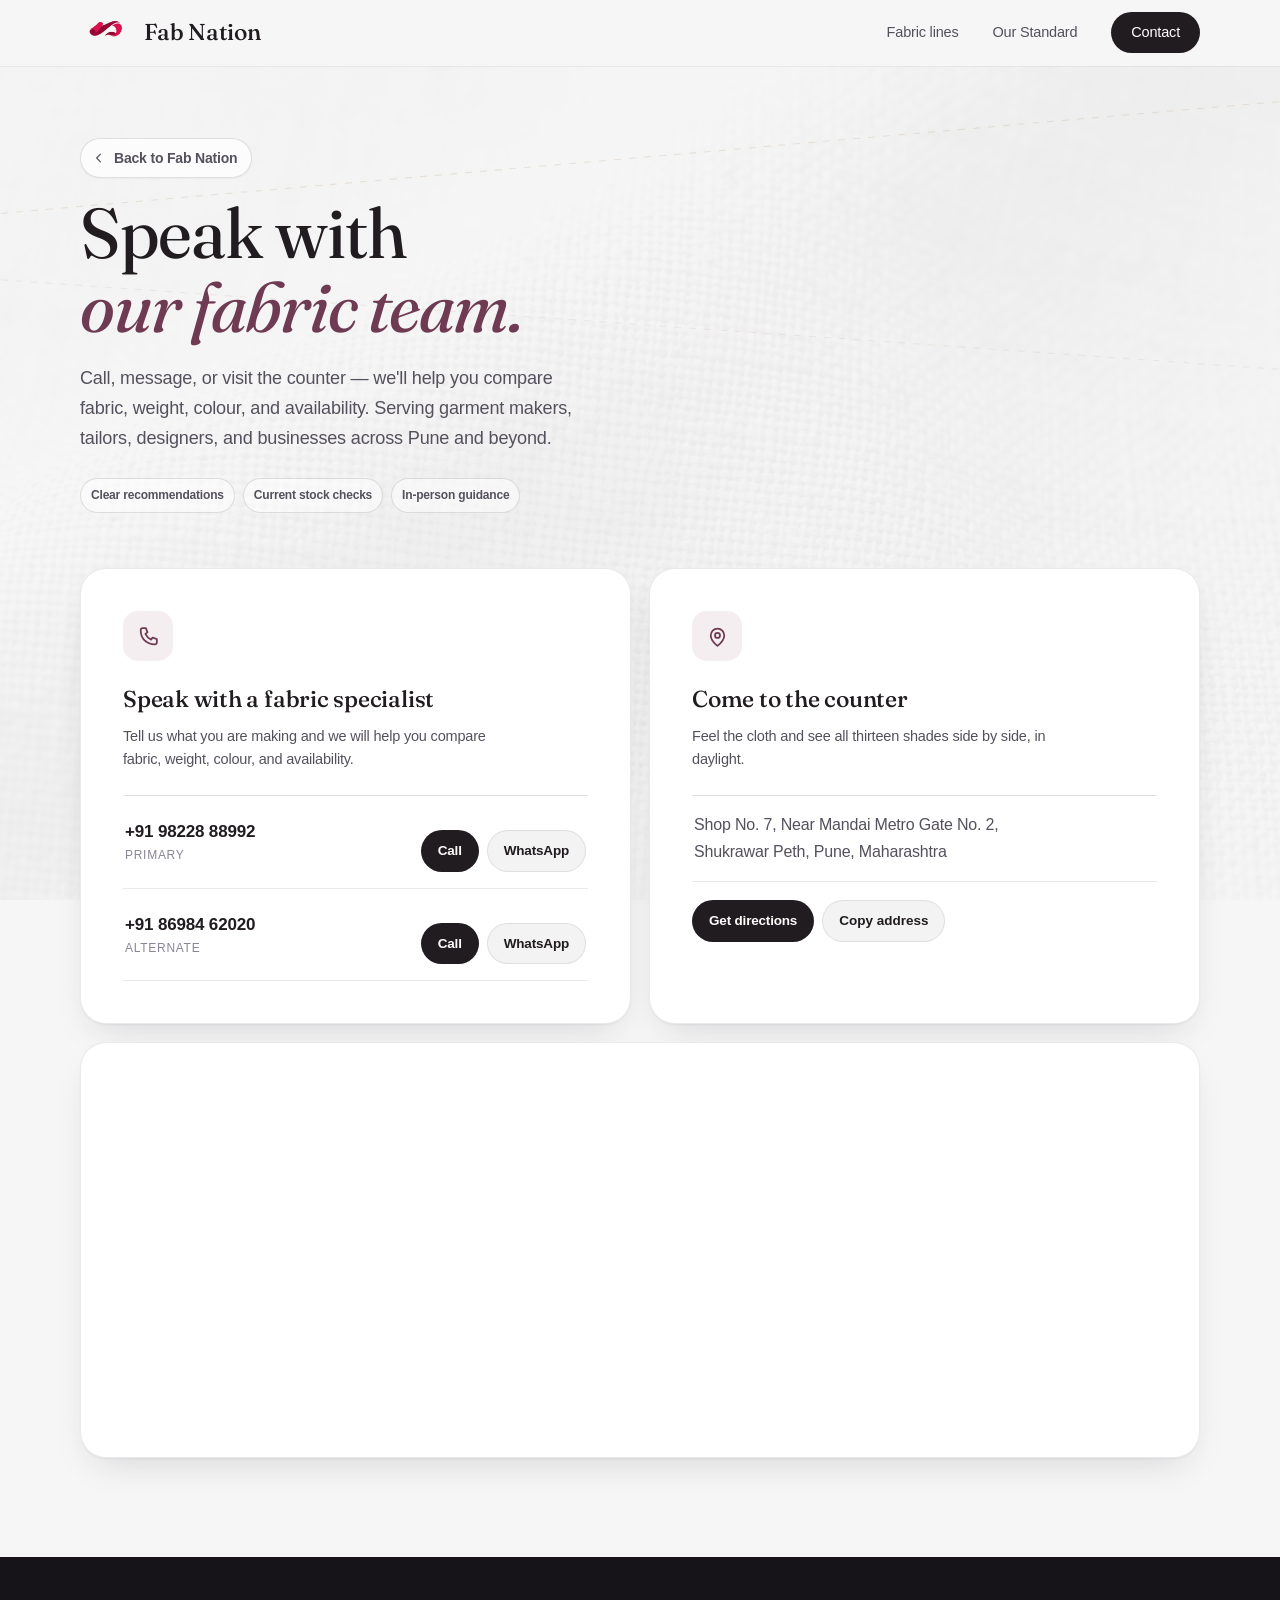
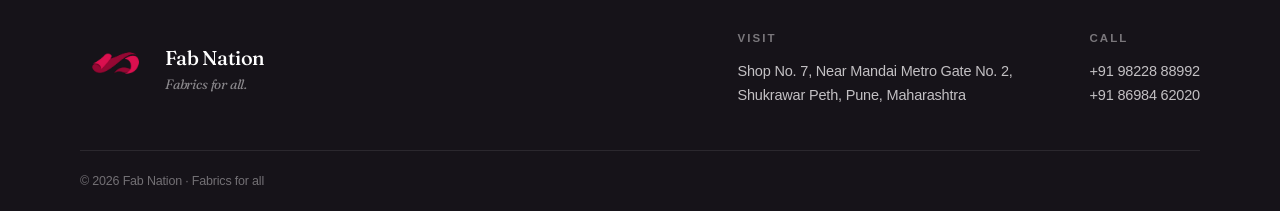
==== commit 73c22991: "Update product page styles and functionality with new fabric weaves - Increment version numbers for " ====
--- a/contact.html
+++ b/contact.html
@@ -10,7 +10,7 @@
   <link rel="preconnect" href="https://fonts.googleapis.com" />
   <link rel="preconnect" href="https://fonts.gstatic.com" crossorigin />
   <link href="https://fonts.googleapis.com/css2?family=Fraunces:opsz,wght@9..144,400..600&display=swap" rel="stylesheet" />
-  <link rel="stylesheet" href="styles.css?v=9" />
+  <link rel="stylesheet" href="styles.css?v=12" />
 </head>
 <body data-page="contact">
 
@@ -23,7 +23,6 @@
       </a>
       <nav class="nav-links" aria-label="Primary">
         <a href="index.html#products">Fabric lines</a>
-        <a href="index.html#fabrics">Fabric guide</a>
         <a href="index.html#standard">Our Standard</a>
         <a class="nav-cta" href="contact.html" aria-current="page">Contact</a>
       </nav>
--- a/styles.css
+++ b/styles.css
@@ -470,14 +470,50 @@
   to { transform: none; opacity: 1; }
 }
 
-.card-weave {
+.card-weave,
+.render-weave {
   position: absolute;
   inset: 0;
   pointer-events: none;
-  background:
-    repeating-linear-gradient(46deg, rgba(255, 255, 255, 0.05) 0 2px, transparent 2px 5px),
-    repeating-linear-gradient(-46deg, rgba(0, 0, 0, 0.045) 0 2px, transparent 2px 5px);
+  mix-blend-mode: soft-light;
+  opacity: 0.9;
+}
+.card-weave {
   mix-blend-mode: overlay;
+}
+
+/* Fabric weave patterns - different structure for each fabric type */
+.weave-knit {
+  background:
+    repeating-linear-gradient(46deg, rgba(255, 255, 255, 0.06) 0 2px, transparent 2px 5px),
+    repeating-linear-gradient(-46deg, rgba(0, 0, 0, 0.05) 0 2px, transparent 2px 5px);
+}
+
+.weave-dot {
+  background: radial-gradient(circle, rgba(255,255,255,0.12) 1px, transparent 1.5px);
+  background-size: 6px 6px;
+}
+
+.weave-mesh {
+  background:
+    repeating-linear-gradient(0deg, rgba(255, 255, 255, 0.05) 0 1px, transparent 1px 4px),
+    repeating-linear-gradient(90deg, rgba(0, 0, 0, 0.07) 0 1px, transparent 1px 4px);
+}
+
+.weave-thick {
+  background:
+    repeating-linear-gradient(45deg, rgba(255, 255, 255, 0.08) 0 3px, transparent 3px 7px),
+    repeating-linear-gradient(-45deg, rgba(0, 0, 0, 0.07) 0 3px, transparent 3px 7px);
+}
+
+.weave-smooth {
+  background: linear-gradient(135deg, rgba(255,255,255,0.1) 0%, rgba(0,0,0,0.03) 100%);
+}
+
+.weave-fine {
+  background:
+    repeating-linear-gradient(60deg, rgba(255, 255, 255, 0.04) 0 1px, transparent 1px 4px),
+    repeating-linear-gradient(-60deg, rgba(0, 0, 0, 0.03) 0 1px, transparent 1px 4px);
 }
 
 .card-sheen {
@@ -527,7 +563,7 @@
   font-fami{
   text-align: center;
 }
-.card-foot ly: var(--font-display);
+.card-footly: var(--font-display);
   font-weight: 470;
   font-style: italic;
   font-size: clamp(2rem, 5vw, 2.5rem);
@@ -817,7 +853,8 @@
   background: linear-gradient(180deg, rgba(255,255,255,0.12) 0%, transparent 40%);
 }
 
-/* Fabric weave textures */
+/* Fabric weave textures - consistent across all cards, hero, and product page */
+.weave-knit,
 .swatch-weave {
   position: absolute;
   inset: 0;
@@ -826,6 +863,7 @@
     repeating-linear-gradient(-46deg, rgba(0, 0, 0, 0.06) 0 2px, transparent 2px 5px);
   mix-blend-mode: overlay;
 }
+.weave-dot,
 .swatch-dot {
   position: absolute;
   inset: 0;
@@ -833,6 +871,7 @@
   background-size: 6px 6px;
   mix-blend-mode: overlay;
 }
+.weave-mesh,
 .swatch-mesh {
   position: absolute;
   inset: 0;
@@ -841,6 +880,7 @@
     repeating-linear-gradient(90deg, rgba(0, 0, 0, 0.05) 0 1px, transparent 1px 4px);
   mix-blend-mode: overlay;
 }
+.weave-thick,
 .swatch-thick {
   position: absolute;
   inset: 0;
@@ -849,10 +889,20 @@
     repeating-linear-gradient(-45deg, rgba(0, 0, 0, 0.07) 0 3px, transparent 3px 7px);
   mix-blend-mode: overlay;
 }
+.weave-smooth,
 .swatch-smooth {
   position: absolute;
   inset: 0;
   background: linear-gradient(135deg, rgba(255,255,255,0.2) 0%, rgba(0,0,0,0.05) 100%);
+}
+.weave-fine,
+.swatch-fine {
+  position: absolute;
+  inset: 0;
+  background:
+    repeating-linear-gradient(60deg, rgba(255, 255, 255, 0.05) 0 1px, transparent 1px 4px),
+    repeating-linear-gradient(-60deg, rgba(0, 0, 0, 0.04) 0 1px, transparent 1px 4px);
+  mix-blend-mode: overlay;
 }
 
 .product-card-body { padding: 22px 22px 24px; background: var(--card); }
@@ -956,17 +1006,39 @@
   position: absolute;
   inset: -18%;
   background:
-    repeating-linear-gradient(0deg, rgba(255, 255, 255, 0.17) 0 1px, transparent 1px 9px),
-    repeating-linear-gradient(90deg, rgba(0, 0, 0, 0.14) 0 1px, transparent 1px 9px);
+    repeating-linear-gradient(46deg, rgba(255, 255, 255, 0.1) 0 2px, transparent 2px 5px),
+    repeating-linear-gradient(-46deg, rgba(0, 0, 0, 0.09) 0 2px, transparent 2px 5px);
   mix-blend-mode: soft-light;
-  opacity: 0;
-  transform: scale(0.9) rotate(-3deg);
-  transition: opacity 0.7s ease, transform 1s var(--ease-out);
+  opacity: 0.8;
+  transform: scale(0.96);
+  transition: opacity 0.7s ease, transform 1s var(--ease-out), background 0.7s ease;
   pointer-events: none;
+}
+.cloth-render.weave-dot::after {
+  background: radial-gradient(circle, rgba(255,255,255,0.15) 1.2px, transparent 2px);
+  background-size: 7px 7px;
+}
+.cloth-render.weave-mesh::after {
+  background:
+    repeating-linear-gradient(0deg, rgba(255, 255, 255, 0.15) 0 1px, transparent 1px 5px),
+    repeating-linear-gradient(90deg, rgba(0, 0, 0, 0.13) 0 1px, transparent 1px 5px);
+}
+.cloth-render.weave-thick::after {
+  background:
+    repeating-linear-gradient(45deg, rgba(255, 255, 255, 0.12) 0 3px, transparent 3px 7px),
+    repeating-linear-gradient(-45deg, rgba(0, 0, 0, 0.1) 0 3px, transparent 3px 7px);
+}
+.cloth-render.weave-smooth::after {
+  background: linear-gradient(135deg, rgba(255,255,255,0.12) 0%, rgba(0,0,0,0.05) 100%);
+}
+.cloth-render.weave-fine::after {
+  background:
+    repeating-linear-gradient(60deg, rgba(255, 255, 255, 0.07) 0 1px, transparent 1px 4px),
+    repeating-linear-gradient(-60deg, rgba(0, 0, 0, 0.06) 0 1px, transparent 1px 4px);
 }
 .cloth-render:hover::after,
 .cloth-render:focus-visible::after {
-  opacity: 0.9;
+  opacity: 1;
   transform: scale(1.08) rotate(0deg);
 }
 .cloth-render.shade-swap .render-glow {
@@ -986,7 +1058,37 @@
     linear-gradient(100deg, transparent 20%, rgba(0, 0, 0, 0.12) 42%, transparent 52%, rgba(0, 0, 0, 0.1) 70%, transparent 82%);
   mix-blend-mode: overlay;
   animation: weaveShift 18s ease-in-out infinite alternate;
-  transition: opacity 0.7s ease, filter 0.7s ease;
+  transition: opacity 0.7s ease, filter 0.7s ease, background 0.7s ease;
+  pointer-events: none;
+}
+.cloth-render.weave-dot .render-fold {
+  background:
+    radial-gradient(circle, rgba(255,255,255,0.09) 1.2px, transparent 2px),
+    linear-gradient(100deg, transparent 20%, rgba(0, 0, 0, 0.12) 42%, transparent 52%, rgba(0, 0, 0, 0.1) 70%, transparent 82%);
+  background-size: 7px 7px, 100% 100%;
+}
+.cloth-render.weave-mesh .render-fold {
+  background:
+    repeating-linear-gradient(0deg, rgba(255, 255, 255, 0.07) 0 1px, transparent 1px 5px),
+    repeating-linear-gradient(90deg, rgba(0, 0, 0, 0.07) 0 1px, transparent 1px 5px),
+    linear-gradient(100deg, transparent 20%, rgba(0, 0, 0, 0.12) 42%, transparent 52%, rgba(0, 0, 0, 0.1) 70%, transparent 82%);
+}
+.cloth-render.weave-thick .render-fold {
+  background:
+    repeating-linear-gradient(45deg, rgba(255, 255, 255, 0.07) 0 3px, transparent 3px 7px),
+    repeating-linear-gradient(-45deg, rgba(0, 0, 0, 0.06) 0 3px, transparent 3px 7px),
+    linear-gradient(100deg, transparent 20%, rgba(0, 0, 0, 0.12) 42%, transparent 52%, rgba(0, 0, 0, 0.1) 70%, transparent 82%);
+}
+.cloth-render.weave-smooth .render-fold {
+  background:
+    linear-gradient(135deg, rgba(255,255,255,0.06) 0%, rgba(0,0,0,0.03) 100%),
+    linear-gradient(100deg, transparent 20%, rgba(0, 0, 0, 0.12) 42%, transparent 52%, rgba(0, 0, 0, 0.1) 70%, transparent 82%);
+}
+.cloth-render.weave-fine .render-fold {
+  background:
+    repeating-linear-gradient(60deg, rgba(255, 255, 255, 0.035) 0 1px, transparent 1px 4px),
+    repeating-linear-gradient(-60deg, rgba(0, 0, 0, 0.03) 0 1px, transparent 1px 4px),
+    linear-gradient(100deg, transparent 20%, rgba(0, 0, 0, 0.12) 42%, transparent 52%, rgba(0, 0, 0, 0.1) 70%, transparent 82%);
 }
 @keyframes weaveShift {
   from { background-position: 0 0, 0 0, 0 0; }
@@ -1038,8 +1140,8 @@
   border-radius: 14px;
   background:
     linear-gradient(rgba(32, 28, 32, 0.32), rgba(32, 28, 32, 0.32)),
-    repeating-linear-gradient(0deg, rgba(255, 255, 255, 0.32) 0 1px, transparent 1px 8px),
-    repeating-linear-gradient(90deg, rgba(32, 28, 32, 0.28) 0 1px, transparent 1px 8px),
+    repeating-linear-gradient(46deg, rgba(255, 255, 255, 0.3) 0 1px, transparent 1px 4px),
+    repeating-linear-gradient(-46deg, rgba(32, 28, 32, 0.25) 0 1px, transparent 1px 4px),
     var(--fc);
   background-blend-mode: normal, screen, normal, normal;
   -webkit-backdrop-filter: blur(10px) saturate(125%);
@@ -1047,8 +1149,42 @@
   box-shadow: 0 14px 30px -16px rgba(32, 28, 32, 0.6), inset 0 1px 0 rgba(255, 255, 255, 0.25);
   opacity: 0;
   transform: translate(-50%, -50%) scale(0.82) rotate(-2deg);
-  transition: opacity 0.5s var(--ease-out), transform 0.7s var(--ease-out);
+  transition: opacity 0.5s var(--ease-out), transform 0.7s var(--ease-out), background 0.7s ease;
   pointer-events: none;
+}
+.cloth-render.weave-dot .render-focus {
+  background:
+    linear-gradient(rgba(32, 28, 32, 0.32), rgba(32, 28, 32, 0.32)),
+    radial-gradient(circle, rgba(255,255,255,0.35) 1.2px, transparent 2px),
+    var(--fc);
+  background-size: auto, 7px 7px, 100% 100%;
+}
+.cloth-render.weave-mesh .render-focus {
+  background:
+    linear-gradient(rgba(32, 28, 32, 0.32), rgba(32, 28, 32, 0.32)),
+    repeating-linear-gradient(0deg, rgba(255, 255, 255, 0.35) 0 1px, transparent 1px 5px),
+    repeating-linear-gradient(90deg, rgba(32, 28, 32, 0.3) 0 1px, transparent 1px 5px),
+    var(--fc);
+}
+.cloth-render.weave-thick .render-focus {
+  background:
+    linear-gradient(rgba(32, 28, 32, 0.32), rgba(32, 28, 32, 0.32)),
+    repeating-linear-gradient(45deg, rgba(255, 255, 255, 0.28) 0 2px, transparent 2px 5px),
+    repeating-linear-gradient(-45deg, rgba(32, 28, 32, 0.22) 0 2px, transparent 2px 5px),
+    var(--fc);
+}
+.cloth-render.weave-smooth .render-focus {
+  background:
+    linear-gradient(rgba(32, 28, 32, 0.28), rgba(32, 28, 32, 0.28)),
+    linear-gradient(135deg, rgba(255,255,255,0.2) 0%, rgba(0,0,0,0.1) 100%),
+    var(--fc);
+}
+.cloth-render.weave-fine .render-focus {
+  background:
+    linear-gradient(rgba(32, 28, 32, 0.32), rgba(32, 28, 32, 0.32)),
+    repeating-linear-gradient(60deg, rgba(255, 255, 255, 0.22) 0 1px, transparent 1px 4px),
+    repeating-linear-gradient(-60deg, rgba(32, 28, 32, 0.18) 0 1px, transparent 1px 4px),
+    var(--fc);
 }
 .render-focus span {
   position: absolute;
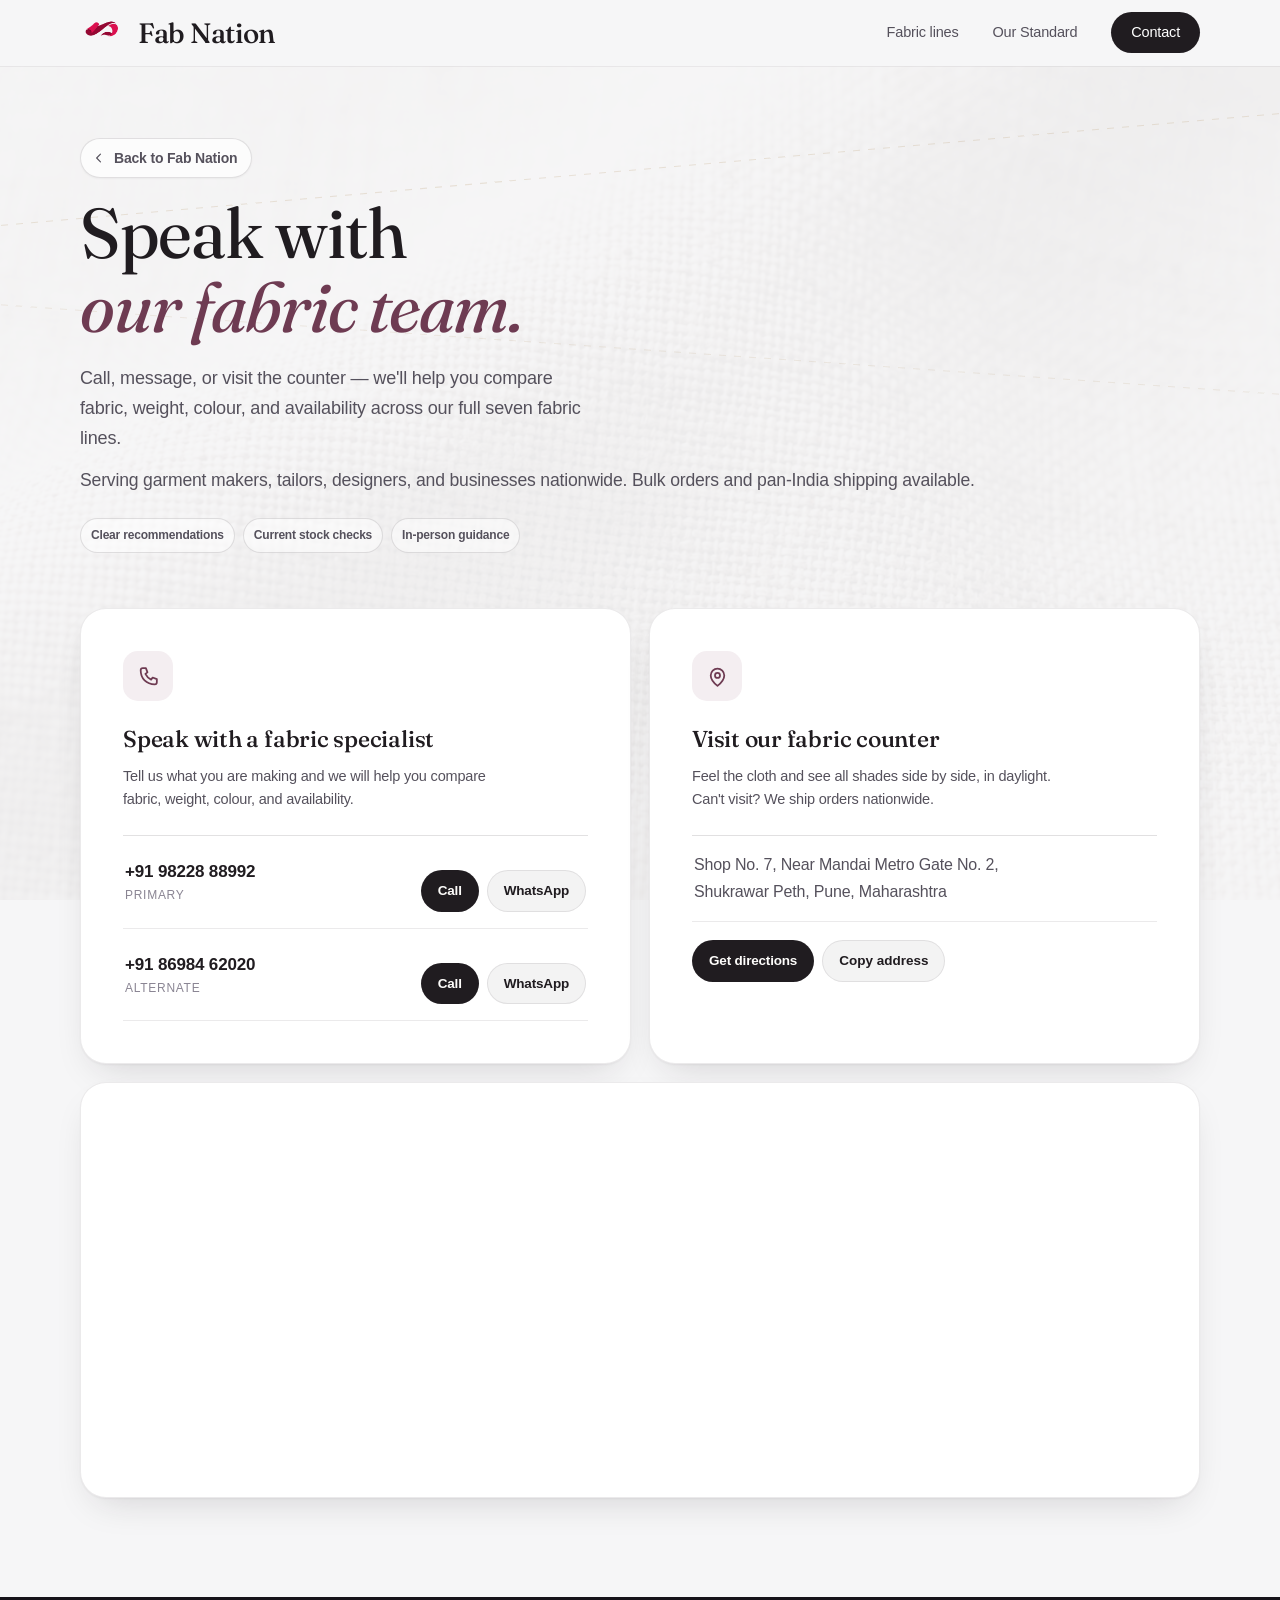
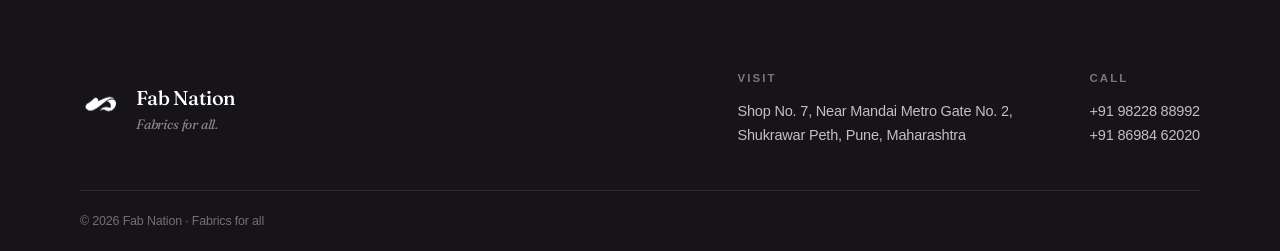
==== commit ab2830a6: "Update contact, index, product pages and styles for improved descriptions, navigation, and layout" ====
--- a/contact.html
+++ b/contact.html
@@ -3,14 +3,14 @@
 <head>
   <meta charset="UTF-8" />
   <meta name="viewport" content="width=device-width, initial-scale=1.0, viewport-fit=cover" />
-  <title>Contact — Fab Nation · Pune</title>
-  <meta name="description" content="Speak with Fab Nation's fabric team about Nirmal Knit and other fabric rolls, colours, and finishes. Call or visit the counter in Shukrawar Peth, Pune." />
+  <title>Contact — Fab Nation · Fabrics for all</title>
+  <meta name="description" content="Speak with Fab Nation's fabric team about all seven premium fabric lines, weights, colours, and finishes. Call or visit our counter in Shukrawar Peth, Pune. Bulk orders and shipping available across India." />
   <meta name="theme-color" content="#f6f6f7" />
   <link rel="icon" href="logo.png" type="image/png" />
   <link rel="preconnect" href="https://fonts.googleapis.com" />
   <link rel="preconnect" href="https://fonts.gstatic.com" crossorigin />
   <link href="https://fonts.googleapis.com/css2?family=Fraunces:opsz,wght@9..144,400..600&display=swap" rel="stylesheet" />
-  <link rel="stylesheet" href="styles.css?v=12" />
+  <link rel="stylesheet" href="styles.css?v=13" />
 </head>
 <body data-page="contact">
 
@@ -45,8 +45,11 @@
         <h1 class="page-title load" style="--ld:1">Speak with<br /><em>our fabric team.</em></h1>
         <p class="section-sub load" style="--ld:2">
           Call, message, or visit the counter — we'll help you compare
-          fabric, weight, colour, and availability. Serving garment makers,
-          tailors, designers, and businesses across Pune and beyond.
+          fabric, weight, colour, and availability across our full seven fabric lines.
+        </p>
+        <p class="hero-sub-secondary load" style="--ld:2">
+          Serving garment makers, tailors, designers, and businesses nationwide.
+          Bulk orders and pan-India shipping available.
         </p>
         <div class="confidence-points load" style="--ld:3" aria-label="How Fab Nation helps">
           <span>Clear recommendations</span>
@@ -98,8 +101,8 @@
           <span class="contact-ico" aria-hidden="true">
             <svg viewBox="0 0 24 24"><path d="M12 21s-6.5-5.2-6.5-10a6.5 6.5 0 0 1 13 0c0 4.8-6.5 10-6.5 10Z"/><circle cx="12" cy="11" r="2.4"/></svg>
           </span>
-          <h2>Come to the counter</h2>
-          <p class="contact-hint">Feel the cloth and see all thirteen shades side by side, in daylight.</p>
+          <h2>Visit our fabric counter</h2>
+          <p class="contact-hint">Feel the cloth and see all shades side by side, in daylight. Can't visit? We ship orders nationwide.</p>
           <address class="address">
             Shop No. 7, Near Mandai Metro Gate No. 2,<br />
             Shukrawar Peth, Pune, Maharashtra
--- a/styles.css
+++ b/styles.css
@@ -196,20 +196,23 @@
 .nav-brand {
   display: flex;
   align-items: center;
-  gap: 12px;
+  gap: 14px;
 }
 .nav-mark {
   display: block;
-  width: 52px;
-  height: 46px;
+  width: 44px;
+  height: 44px;
   object-fit: contain;
+  vertical-align: middle;
 }
 .nav-wordmark {
   font-family: var(--font-display);
-  font-size: 23px;
+  font-size: 28px;
   font-weight: 500;
-  letter-spacing: -0.01em;
+  letter-spacing: -0.015em;
   line-height: 1;
+  display: flex;
+  align-items: center;
 }
 .nav-links {
   display: flex;
@@ -341,6 +344,12 @@
   color: var(--ink-soft);
 }
 .hero-sub strong { color: var(--ink); font-weight: 600; }
+.hero-sub-secondary {
+  margin-top: 12px;
+  font-size: clamp(0.98rem, 1.6vw, 1.1rem);
+  color: var(--ink-soft);
+  opacity: 0.9;
+}
 .hero-note {
   max-width: 34em;
   margin-top: 15px;
@@ -560,10 +569,7 @@
   line-height: 1.08;
 }
 .card-foot .card-name {
-  font-fami{
-  text-align: center;
-}
-.card-footly: var(--font-display);
+  font-family: var(--font-display);
   font-weight: 470;
   font-style: italic;
   font-size: clamp(2rem, 5vw, 2.5rem);
@@ -1562,12 +1568,14 @@
   gap: 38px;
   padding-bottom: 42px;
 }
-.footer-brand { display: flex; align-items: center; gap: 13px; }
+.footer-brand { display: flex; align-items: center; gap: 14px; }
 .footer-mark {
   display: block;
-  width: 72px;
-  height: 64px;
+  width: 42px;
+  height: 42px;
   object-fit: contain;
+  filter: brightness(0) invert(1);
+  transform: translateY(-1px);
 }
 .footer-name {
   font-family: var(--font-display);
@@ -1656,8 +1664,8 @@
 @media (max-width: 560px) {
   .container { width: calc(100% - 40px); }
   .nav-inner { width: calc(100% - 32px); }
-  .nav-mark { width: 46px; height: 40px; }
-  .nav-wordmark { font-size: 20px; }
+  .nav-mark { width: 38px; height: 38px; }
+  .nav-wordmark { font-size: 22px; }
   .hero-actions .btn,
   .cloth-actions .btn { flex: 1 1 auto; }
   .book { width: min(280px, 82vw); }
